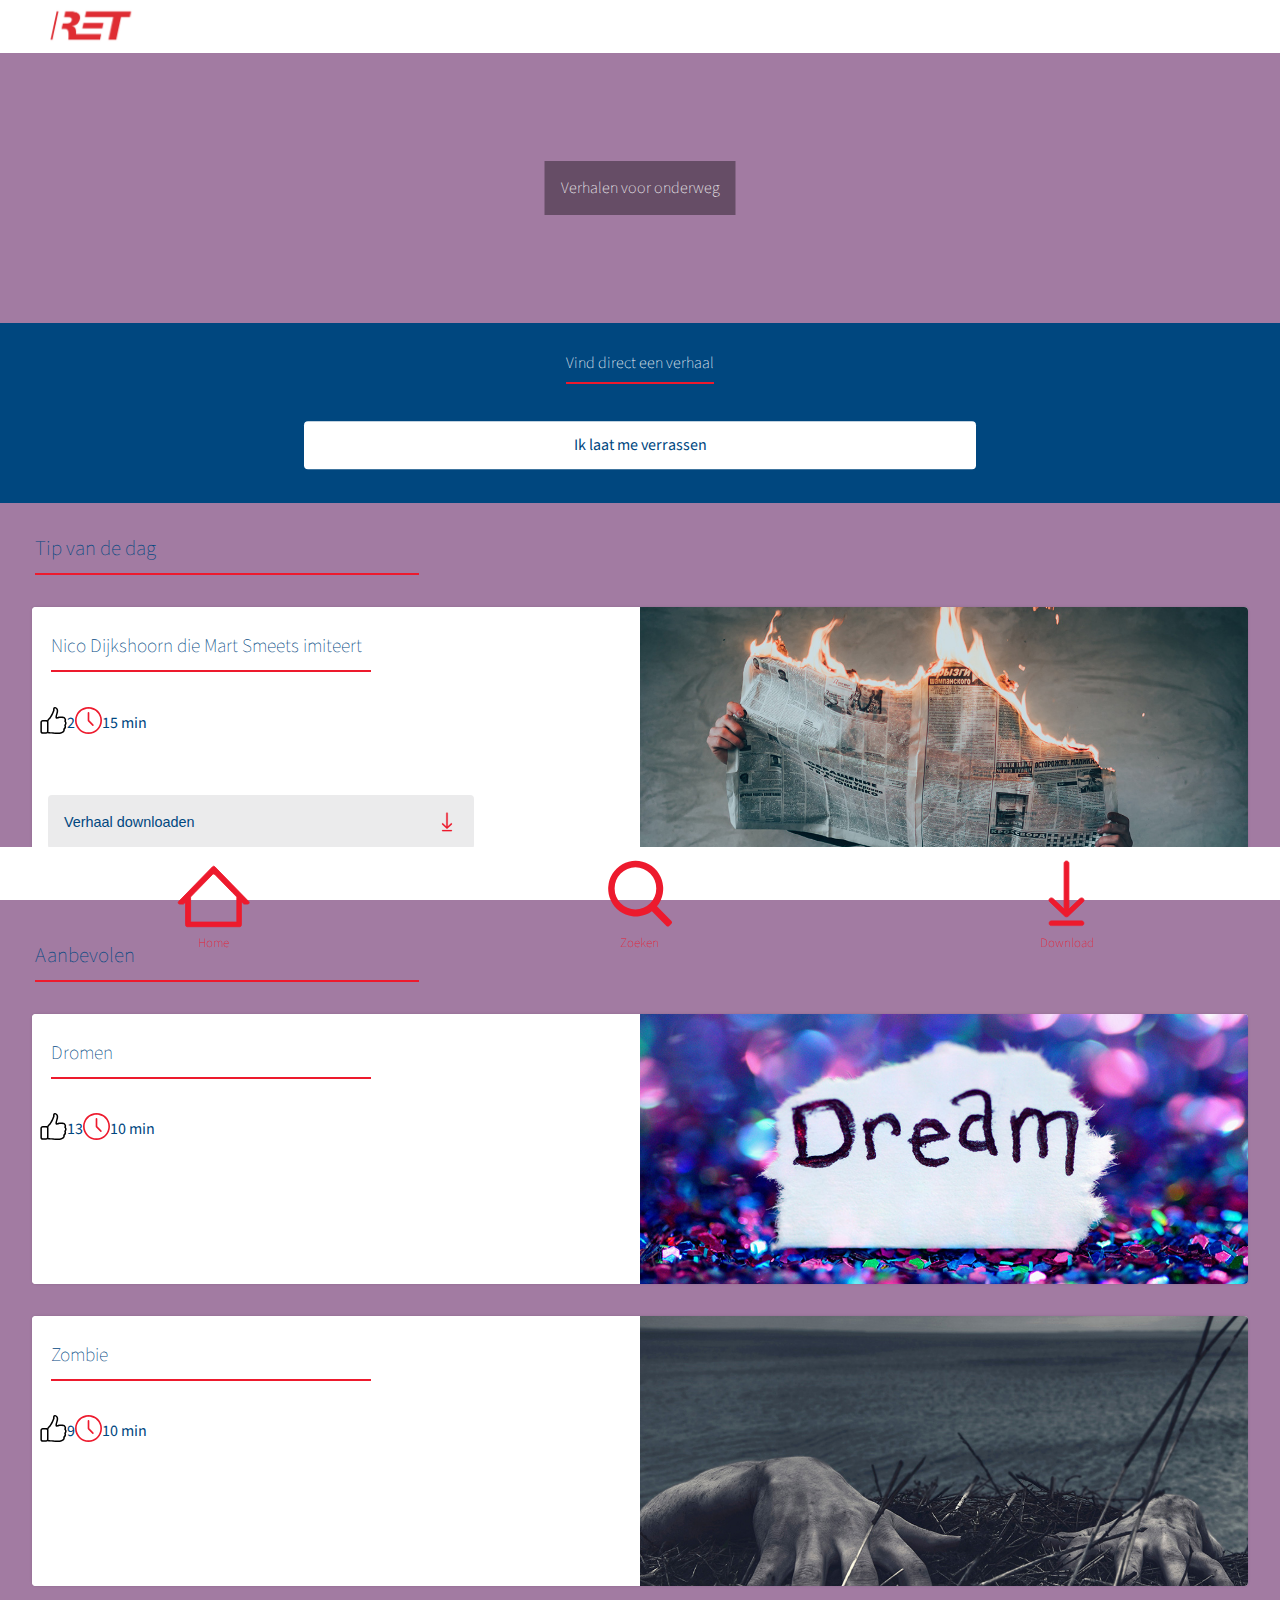
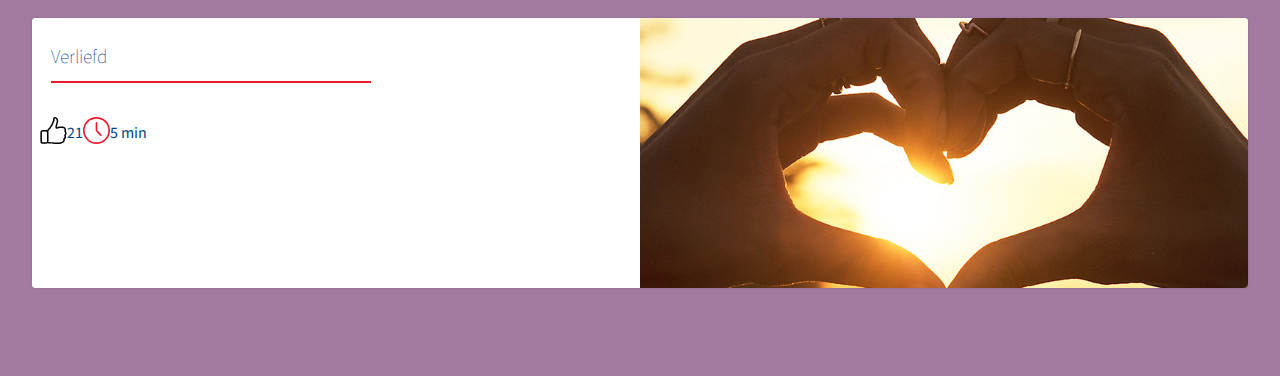
==== index.html @ cf96d560 "first media query added" ====
<!DOCTYPE html>
<html lang="en">
<head>
    <meta charset="UTF-8">
    <link rel="stylesheet" type="text/css" href="css/style.css">
    <link href="https://fonts.googleapis.com/css?family=Source+Sans+Pro" rel="stylesheet">
    <title>RET | Verhalen Voor Onderweg</title>
</head>
<body>

    <header id="main-header">
        <a href="index.html">
            <img src="images/ret_logo.png" alt="RET logo">
        </a>
    </header>

    <section id="introduction">
        <h2>Verhalen voor onderweg</h2>
    </section>

    <section id="surprise">
        <h2 class="underline">Vind direct een verhaal</h2>
        <a href="#">Ik laat me verrassen</a>
    </section>

    <section id="daily">
        <h2 class="underline">Tip van de dag</h2>
        <article class="article-thumb">
            <header>
                <img src="images/crazy.jpg" alt="Man leest krant die in de fik staat">
                <button>
                    <img src="images/icons/download.svg" alt="download icoon">
                </button>
            </header>
            <footer>
                <h3>Nico Dijkshoorn die Mart Smeets imiteert</h3>
                <section>
                    <img src="images/icons/like.svg" alt="Vind ik leuk icoon">
                    <p>2</p>
                    <img src="images/icons/clock.svg" alt="klok icoon">
                    <p>15 min</p>
                </section>
                <button>Verhaal downloaden<img src="images/icons/download.svg" alt="download knop"></button>

            </footer>
        </article>
    </section>

    <section id="recommended">
        <h2 class="underline">Aanbevolen</h2>
        <article class="article-thumb">
            <header>
                <img src="images/dream.jpg" alt="Dromen">
                <button>
                    <img src="images/icons/download.svg" alt="download icoon">
                </button>
            </header>
            <footer>
                <h3>Dromen</h3>
                <section>
                    <img src="images/icons/like.svg" alt="Vind ik leuk icoon">
                    <p>13</p>
                    <img src="images/icons/clock.svg" alt="klok icoon">
                    <p>10 min</p>

                </section>
            </footer>
        </article>

        <article class="article-thumb">
            <header>
                <img src="images/scary.jpg" alt="Zombie">
                <button>
                    <img src="images/icons/download.svg" alt="download icoon">
                </button>
            </header>
            <footer>
                <h3>Zombie</h3>
                <section>
                    <img src="images/icons/like.svg" alt="Vind ik leuk icoon">
                    <p>9</p>
                    <img src="images/icons/clock.svg" alt="klok icoon">
                    <p>10 min</p>

                </section>
            </footer>
        </article>

        <article class="article-thumb">
            <header>
                <img src="images/romance.jpg" alt="Handen in vorm van een hartje">
                <button>
                    <img src="images/icons/download.svg" alt="download icoon">
                </button>
            </header>
            <footer>
                <h3>Verliefd</h3>
                <section>
                    <img src="images/icons/like.svg" alt="Vind ik leuk icoon">
                    <p>21</p>
                    <img src="images/icons/clock.svg" alt="klok icoon">
                    <p>5 min</p>

                </section>
            </footer>
        </article>
    </section>

    <nav>
        <ul>
            <li class="nav-active">
                <a href="index.html">
                    <img src="images/icons/home.svg" alt="home pagina">
                    <span>Home</span>
                </a>
            </li>
            <li>
                <a href="#">
                    <img src="images/icons/loop.svg" alt="zoek pagina">
                    <span>Zoeken</span>
                </a>
            </li>
            <li>
                <a href="#">
                    <img src="images/icons/download.svg" alt="download pagina">
                    <span>Download</span>
                </a>
            </li>
        </ul>
    </nav>

</body>
</html>
---- css/style.css ----
body {
    width: 100vw;
    min-height: 100vh;
    margin: 0;
    font-family: 'Source Sans Pro', sans-serif;
    background-color: #EBEBEC;
}

section#introduction h2{
    margin: 0;
    padding: 1em 1em;
    font-size: 1em;
    position: absolute;
    top: 50%;
    left: 50%;
    transform: translate(-50%, -50%);
    text-align: center;
    font-weight: 100;
    background-color: rgba(0, 0, 0, 0.37);
    color: #fff;
    white-space: nowrap;
}

section#surprise h2 {
    margin: 0;
    font-size: 1em;
    position: absolute;
    top: 25%;
    left: 50%;
    transform: translate(-50%, -50%);
    text-align: center;
    font-weight: 100;
    color: #fff;
    padding-bottom: 0.5em;
    border-bottom: 2px solid #ED1A2D;
}

section#recommended h2, section#daily h2 {
    width: 30vw;
    padding-bottom: 0.5em;
    border-bottom: 2px solid #ED1A2D;
}

h2 {
    margin: 1.5em 0 0.5em 1em;
    font-size: 1.0em;
    font-weight: 200;
    color: #00477F;
    top: 0.5em;
}


h3 {
    width: 45vw;
    margin: 0.8em 0 0.5em 1em;
    font-size: 1.0em;
    font-weight: 200;
    color: #00477F;
    top: 0.5em;
    position: absolute;
    padding-bottom: 0.5em;
    border-bottom: 2px solid #ED1A2D;
}


/*header*/
header#main-header {
    height: 3.3em;
    background-color: #ffffff;
    position: sticky;
    top: 0px;
    z-index: 1;
    width: 100vw;
}

header#main-header>a {
    margin: 0;
    height: 50px;
    position: fixed;
    left: 50%;
    transform: translate(-50%);
    padding: 0 auto;
    background-color: #fff;


}

header#main-header>a>img {
    height: 100%;
}

/*introduction*/
section#introduction {
    position: relative;
    height: 30vh;
    background-image: url(../images/books.jpg);
    background-position: center;
    background-size: cover;
    background-repeat: no-repeat;
    overflow: hidden;

}

/*suprise*/
section#surprise {
    height: 20vh;
    background-color: #00477F;
    position: relative;
}

section#surprise>a {
    width: 50%;
    padding: 0.8em 1em;
    text-decoration: none;
    color: #00477F;
    background-color: #fff;
    border-radius: 4px;
    position: absolute;
    top: 68%;
    left: 50%;
    font-weight: 400;
    transform: translate(-50%, -50%);
    text-align: center;
    transition: background-color 0.5s ease;
}

section#surprise>a:hover {
    background-color: #d8f3ff;
}

/*daily*/
section#daily {
    height: auto;
    overflow: auto;
}

article.article-thumb {
    margin: 1em;
    height: 45vh;
    border-radius: 4px;
    box-shadow: 0 0px 3px rgba(0,0,0,0.12), 0 0px 0px rgba(0,0,0,0.24);
    transition: all 0.3s cubic-bezier(.25,.8,.25,1);
}

article.article-thumb:hover {
  box-shadow: 0 5px 10px rgba(57, 57, 57, 0.25), 0 5px 5px rgba(67, 67, 67, 0.22);
}

article.article-thumb>header {
    height: 55%;
    border-radius: 4px 4px 0 0;
    position: relative;
}

article.article-thumb>header>img {
    object-fit: cover;
    object-position: center;
    width: 100%;
    height: 100%;
    border-radius: 4px 4px 0 0;
}

article.article-thumb>header>button {
    width: 2.5rem;
    height: 2.5rem;
    position: absolute;
    right: 1em;
    bottom: 1em;
    border-radius: 4px;
    border: none;
    background-color: #fff;
    cursor: pointer;
    transition: background-color 0.5s ease;
}

article.article-thumb>header>button:hover {
    background-color: #d8f3ff;
}

article.article-thumb>header>button>img {
    width: 80%;
}

article.article-thumb>footer {
    background-color: #fff;
    height: 45%;
    border-radius: 0 0 4px 4px;
    position: relative;
}

article.article-thumb>footer>section {
    width: 52%;
    height: 20%;
    position: absolute;
    bottom: 0;
    display: flex;
    padding-bottom: 0.5em;
    right: 1em;
}

article.article-thumb>footer>section>p {
    white-space: nowrap;
    line-height: 0em;
    color: #00477F;
}

article.article-thumb>footer>button {
    display: none;
}

/*recommended*/
section#recommended {
    height: auto;
    overflow: auto;
    margin-bottom: 3.5em;
}


/*nav*/
nav {
    position: fixed;
    bottom: 0;
    height: 3.3em;
    background-color: #fff;

}

nav>ul {
    display: flex;
    justify-content: space-around;
    padding: 0;
    width: 100vw;
    margin: 0;

}

nav>ul>li {
    list-style: none;
    width: 25%;
    text-align: center;
    margin-top: 0.3em;
    max-height: 100%;
}

nav>ul>li>a {
    text-decoration: none;
}

nav>ul>li>a>img {
    height: 25%;
    margin-bottom: 0.1em;
}

nav>ul>li>a>span {
    display: block;
    font-size: 0.8em;
    line-height: 0.2em;
    color: #ED1A2D;
    font-weight: 200;
}

/*start media queries*/
@media (min-width: 600px) {
    body {
        background-color: #a27ba2;
    }

    header#main-header>a {
        left: 2em;
        transform: translate(0);
    }

    section#recommended h2, section#daily h2 {
        margin: 1.5em 0 0.5em 1.7em;
        font-size: 1.3em;
        font-weight: 200;
        color: #00477F;
    }

    article.article-thumb {
        margin: 2em;
        height: 30vh;
        display: flex;
        flex-direction: row-reverse;
        background-color: #fff;
    }

    article.article-thumb>header {
        height: 100%;
        width: 50%;
        border-radius: 0 4px 4px 0;
        position: relative;
    }

    article.article-thumb>header>img {
        object-fit: cover;
        object-position: center;
        width: 100%;
        height: 100%;
        border-radius: 0 4px 4px 0;
    }

    article.article-thumb>header>button {
        display: none;
    }

    article.article-thumb>footer {
        background-color: #fff;
        height: 100%;
        width: 50%;
        border-radius: 4px 0 0 4px;
        position: relative;
    }

    article.article-thumb>footer>section {
        width: 50%;
        height: 10%;
        position: absolute;
        display: flex;
        padding-bottom: 0.5em;
        left: 0.5em;
        top: 6.2em;
    }

    article.article-thumb>footer>section>p {
        white-space: nowrap;
        line-height: 0em;
        color: #00477F;
    }

    article.article-thumb>footer>button {
        display: block;
        height: 3.7em;
        width: 70%;
        border: none;
        background-color: #EBEBEC;
        margin: 0 0 0 1rem;
        bottom: 2em;
        position: absolute;
        border-radius: 4px;
        font-size: 0.9em;
        color: #00477F;
        text-align: left;
        padding: 0 1rem;
        transition: background-color 0.5s ease;
    }

    article.article-thumb>footer>button:hover {
        background-color: #d8f3ff;
    }

    article.article-thumb>footer>button>img {
        height: 45%;
        position: absolute;
        top: 1em;
        right: 1em;
    }

    h3 {
        width: 25vw;
        font-size: 1.2em;
    }




}
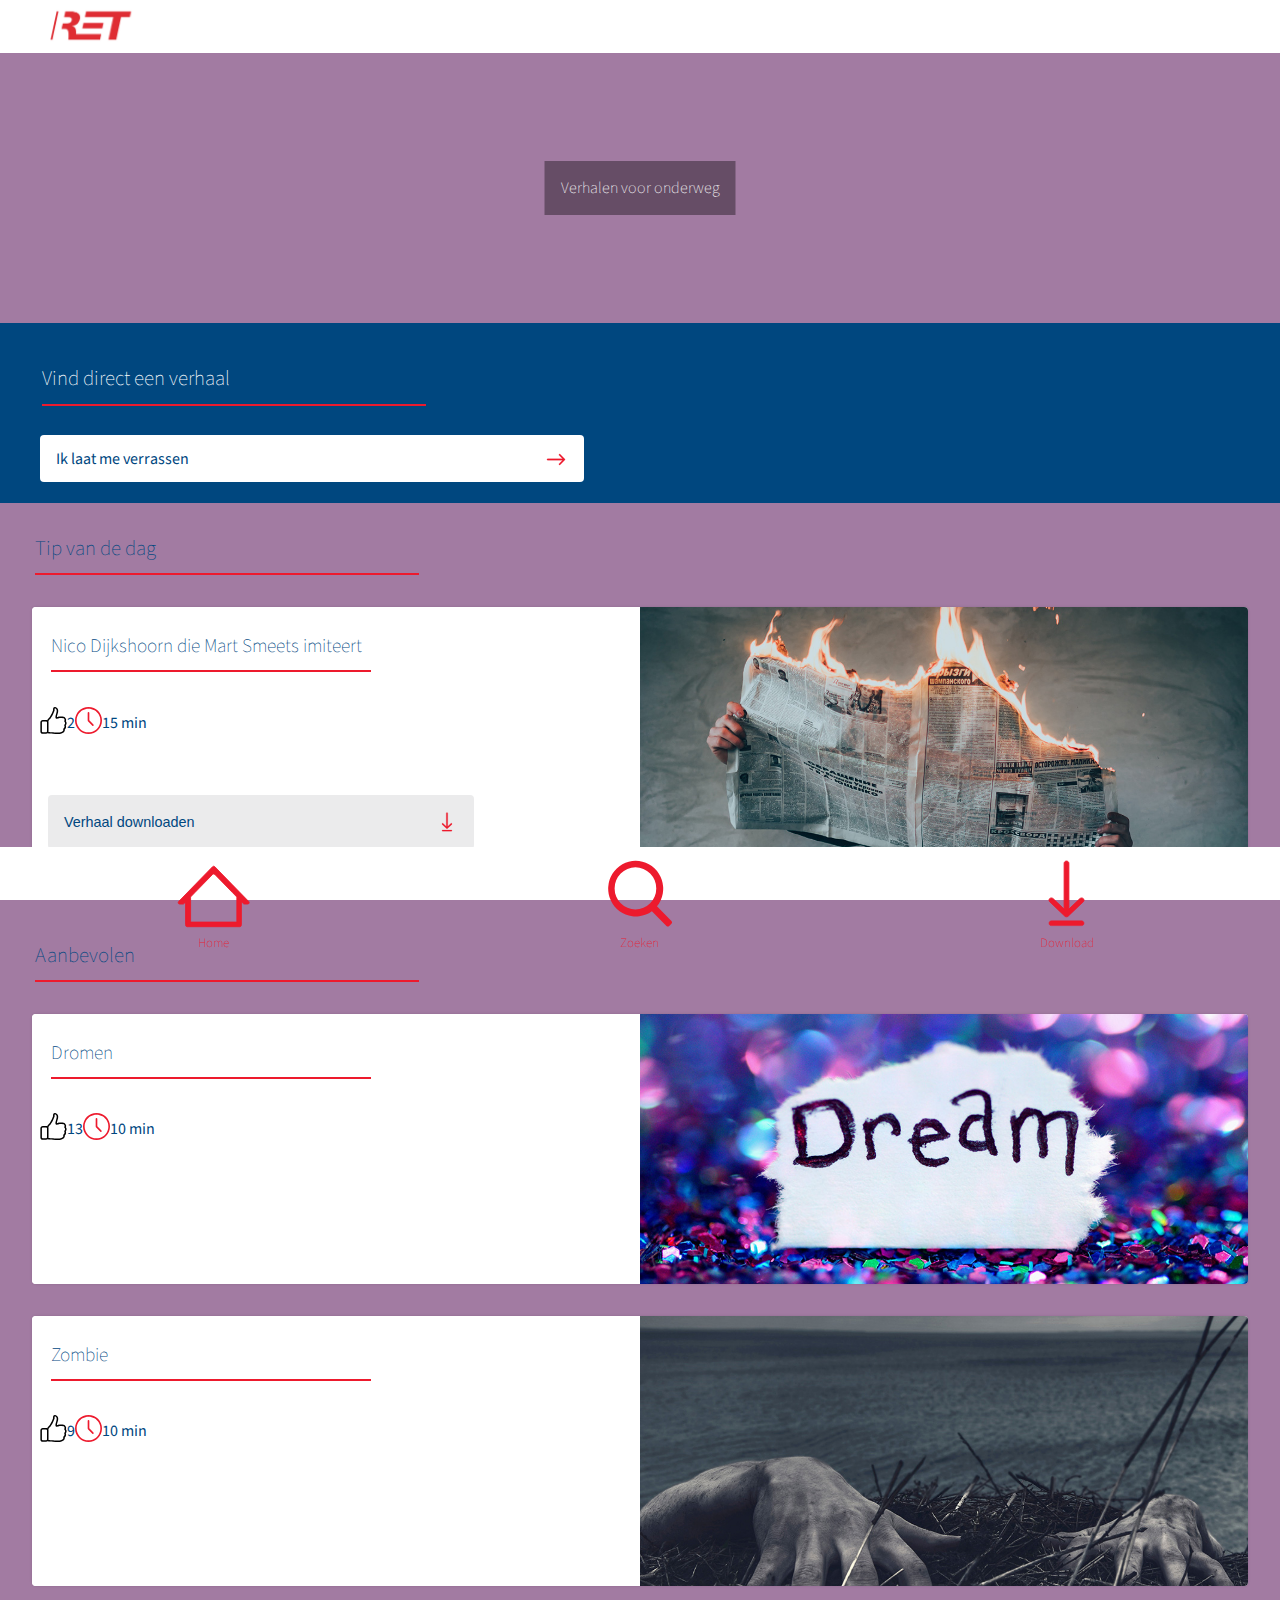
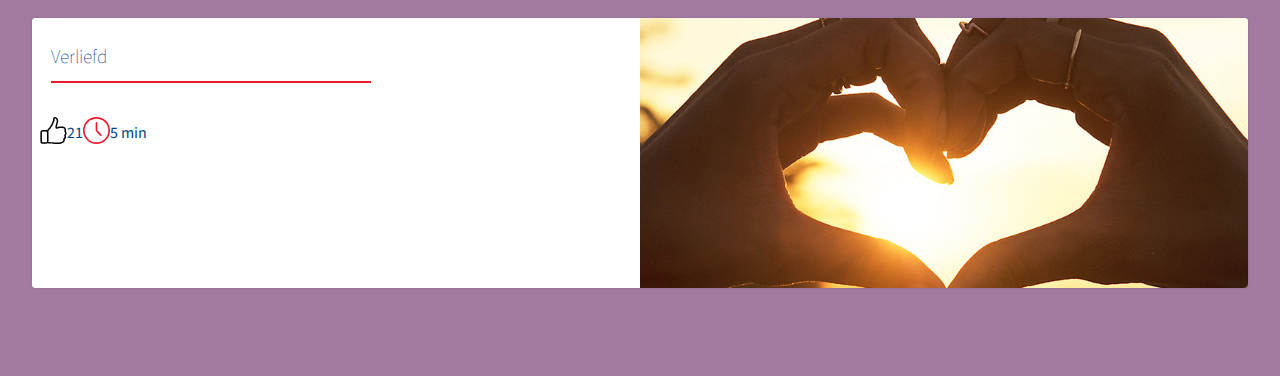
==== commit 6c5f7100: "Surprise section media query fixed" ====
--- a/index.html
+++ b/index.html
@@ -19,8 +19,8 @@
     </section>
 
     <section id="surprise">
-        <h2 class="underline">Vind direct een verhaal</h2>
-        <a href="#">Ik laat me verrassen</a>
+        <h2>Vind direct een verhaal</h2>
+        <a href="#">Ik laat me verrassen<img src="images/icons/arrow_right_red.svg" alt="Ga naar willekeurig verhaal"></a>
     </section>
 
     <section id="daily">
--- a/css/style.css
+++ b/css/style.css
@@ -124,6 +124,13 @@
     transition: background-color 0.5s ease;
 }
 
+section#surprise>a>img {
+    height: 50%;
+    position: absolute;
+    top: 0.8em;
+    right: 1em;
+    }
+
 section#surprise>a:hover {
     background-color: #d8f3ff;
 }
@@ -268,6 +275,31 @@
     header#main-header>a {
         left: 2em;
         transform: translate(0);
+    }
+
+/*verras me*/
+    section#surprise h2 {
+    font-size: 1.3em;
+    position: absolute;
+    top: 2em;
+    left: 2em;
+    transform: translate(0);
+    font-weight: 200;
+    text-align: left;
+    width: 30vw;
+    color: #fff;
+    padding-bottom: 0.5em;
+    border-bottom: 2px solid #ED1A2D;
+    white-space: nowrap;
+}
+
+    section#surprise>a {
+        top: 7em;
+        left: 2.5em;
+        transform: translate(0);
+        width: 40%;
+        text-align: left;
+
     }
 
     section#recommended h2, section#daily h2 {
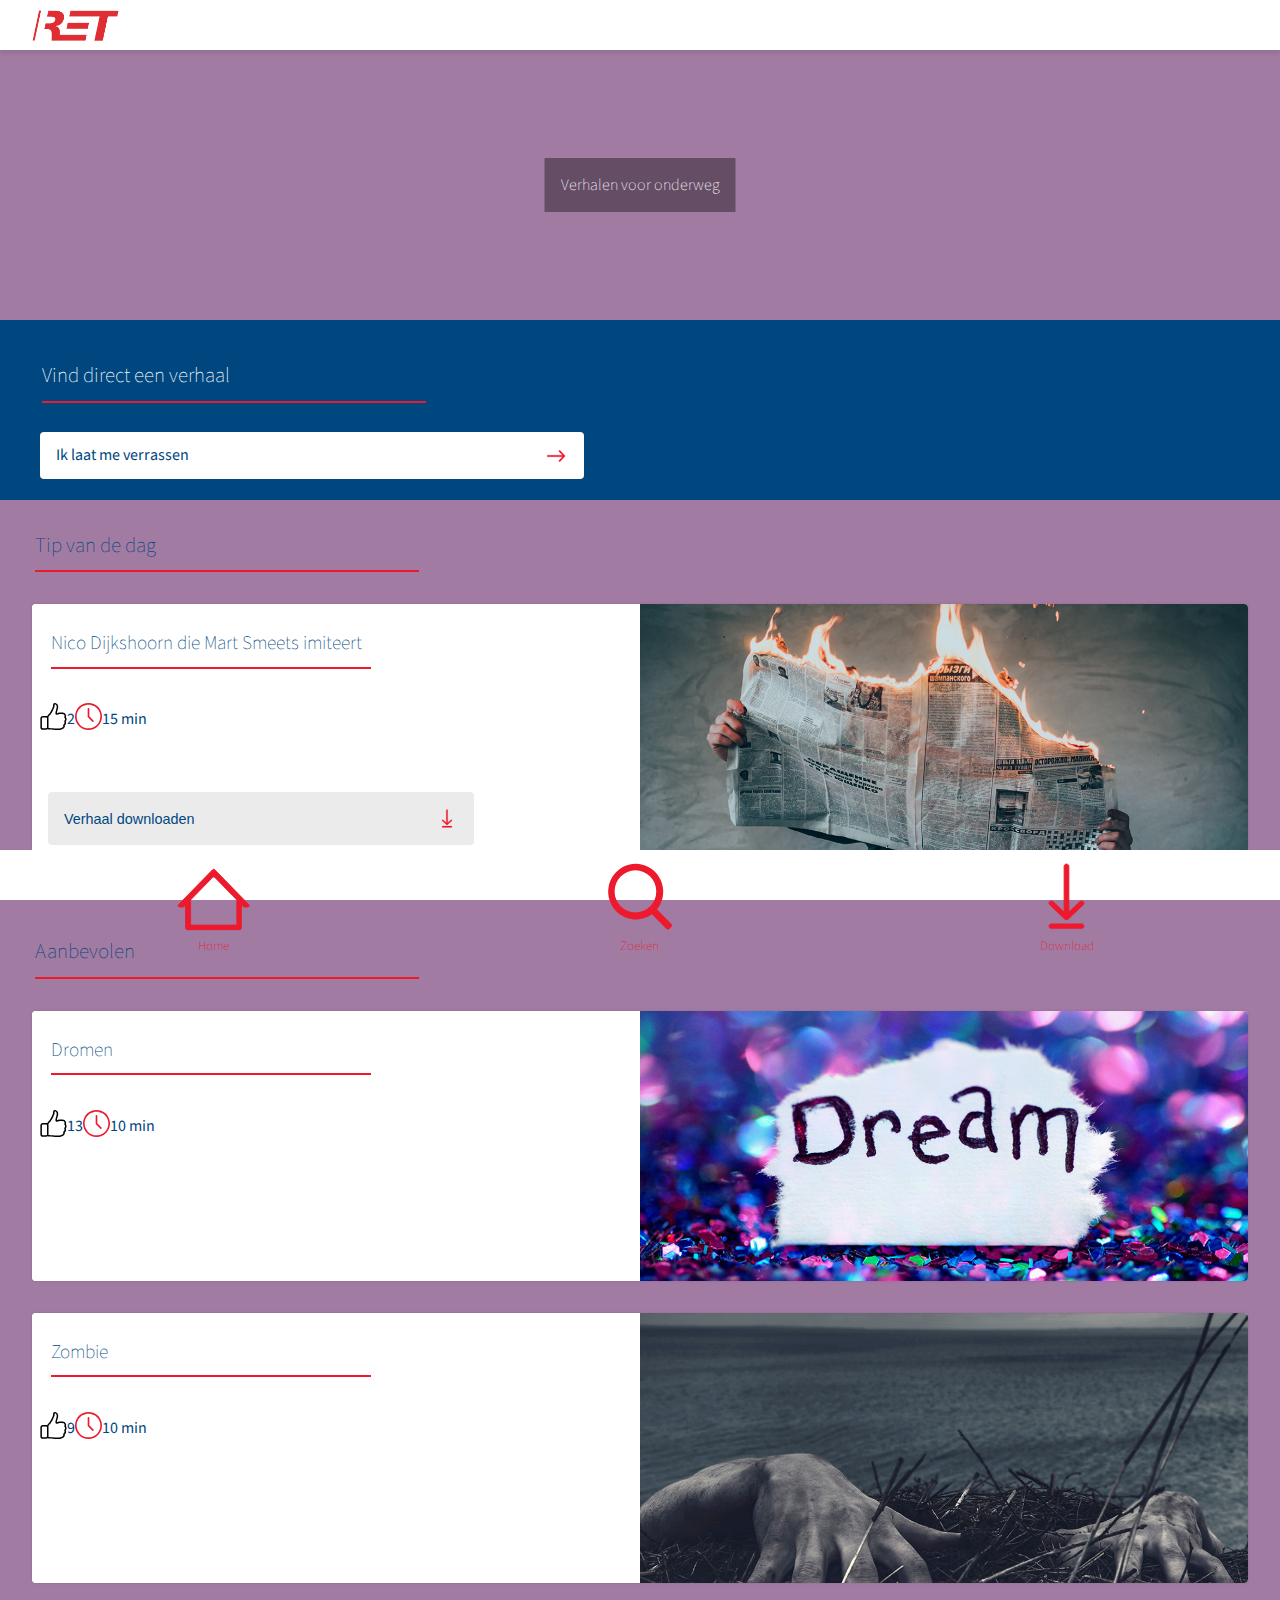
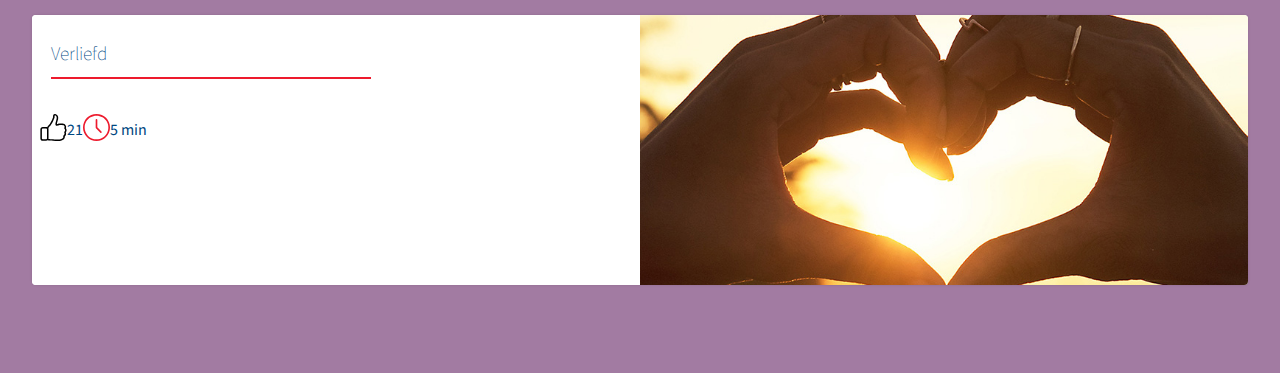
==== commit 340a97a9: "Story added" ====
--- a/index.html
+++ b/index.html
@@ -24,26 +24,28 @@
     </section>
 
     <section id="daily">
-        <h2 class="underline">Tip van de dag</h2>
-        <article class="article-thumb">
-            <header>
-                <img src="images/crazy.jpg" alt="Man leest krant die in de fik staat">
-                <button>
-                    <img src="images/icons/download.svg" alt="download icoon">
-                </button>
-            </header>
-            <footer>
-                <h3>Nico Dijkshoorn die Mart Smeets imiteert</h3>
-                <section>
-                    <img src="images/icons/like.svg" alt="Vind ik leuk icoon">
-                    <p>2</p>
-                    <img src="images/icons/clock.svg" alt="klok icoon">
-                    <p>15 min</p>
-                </section>
-                <button>Verhaal downloaden<img src="images/icons/download.svg" alt="download knop"></button>
+        <h2>Tip van de dag</h2>
+        <a href="martsmeets.html">
+            <article class="article-thumb">
+                <header>
+                    <img src="images/crazy.jpg" alt="Man leest krant die in brand staat">
+                    <button>
+                        <img src="images/icons/download.svg" alt="download icoon">
+                    </button>
+                </header>
+                <footer>
+                    <h3>Nico Dijkshoorn die Mart Smeets imiteert</h3>
+                    <section>
+                        <img src="images/icons/like.svg" alt="Vind ik leuk icoon">
+                        <p>2</p>
+                        <img src="images/icons/clock.svg" alt="klok icoon">
+                        <p>15 min</p>
+                    </section>
+                    <button>Verhaal downloaden<img src="images/icons/download.svg" alt="download knop"></button>
+                </footer>
+            </article>
+        </a>
 
-            </footer>
-        </article>
     </section>
 
     <section id="recommended">
--- a/css/style.css
+++ b/css/style.css
@@ -41,6 +41,39 @@
     border-bottom: 2px solid #ED1A2D;
 }
 
+main {
+    background-color: #fff;
+    width: 100wv;
+    min-height: 100hv;
+    padding: 4.1em 1em 2em 1em;
+}
+
+main>h1 {
+    font-family: 'Rubik Mono One', sans-serif;
+    margin-bottom: 1em;
+}
+
+main>i {
+    display: inline-block;
+    font-family: 'Montserrat', sans-serif;
+    font-size: 0.9em;
+}
+
+main>i>a {
+
+}
+
+main>p {
+    display: inline-block;
+    font-family: 'Montserrat', sans-serif;
+    margin-top: 2em;
+    font-size: 0.9em;
+}
+
+main>p>span {
+    font-weight: 600;
+}
+
 h2 {
     margin: 1.5em 0 0.5em 1em;
     font-size: 1.0em;
@@ -65,12 +98,13 @@
 
 /*header*/
 header#main-header {
-    height: 3.3em;
+    height: 3.1em;
     background-color: #ffffff;
-    position: sticky;
+    position: fixed;
     top: 0px;
     z-index: 1;
     width: 100vw;
+    box-shadow: 0 4px 4px rgba(0, 0, 0, 0.08), 0 10px 10px rgba(0, 0, 0, 0);
 }
 
 header#main-header>a {
@@ -81,12 +115,32 @@
     transform: translate(-50%);
     padding: 0 auto;
     background-color: #fff;
-
-
 }
 
 header#main-header>a>img {
     height: 100%;
+}
+
+header#main-header>button {
+    height: 2.5em;
+    width: 3.1em;
+    top: 0.6em;
+    right: 2em;
+    position: absolute;
+    padding: 0;
+    border: 0;
+    background-color: rgba(255, 255, 255, 0);
+    display: flex;
+    flex-direction: column;
+}
+
+header#main-header>button>img {
+    height: 90%;
+    width: auto;
+}
+
+header#main-header>button>div {
+    text-align: center;
 }
 
 /*introduction*/
@@ -97,7 +151,7 @@
     background-position: center;
     background-size: cover;
     background-repeat: no-repeat;
-    overflow: hidden;
+    margin-top: 3.1em;
 
 }
 
@@ -227,7 +281,7 @@
 nav {
     position: fixed;
     bottom: 0;
-    height: 3.3em;
+    height: 3.1em;
     background-color: #fff;
 
 }
@@ -393,7 +447,17 @@
         font-size: 1.2em;
     }
 
-
-
-
-}
+/*verhaal*/
+
+    main {
+        padding: 2em;
+    }
+
+    main>h1 {
+        width: 60%;
+    }
+
+
+
+
+}
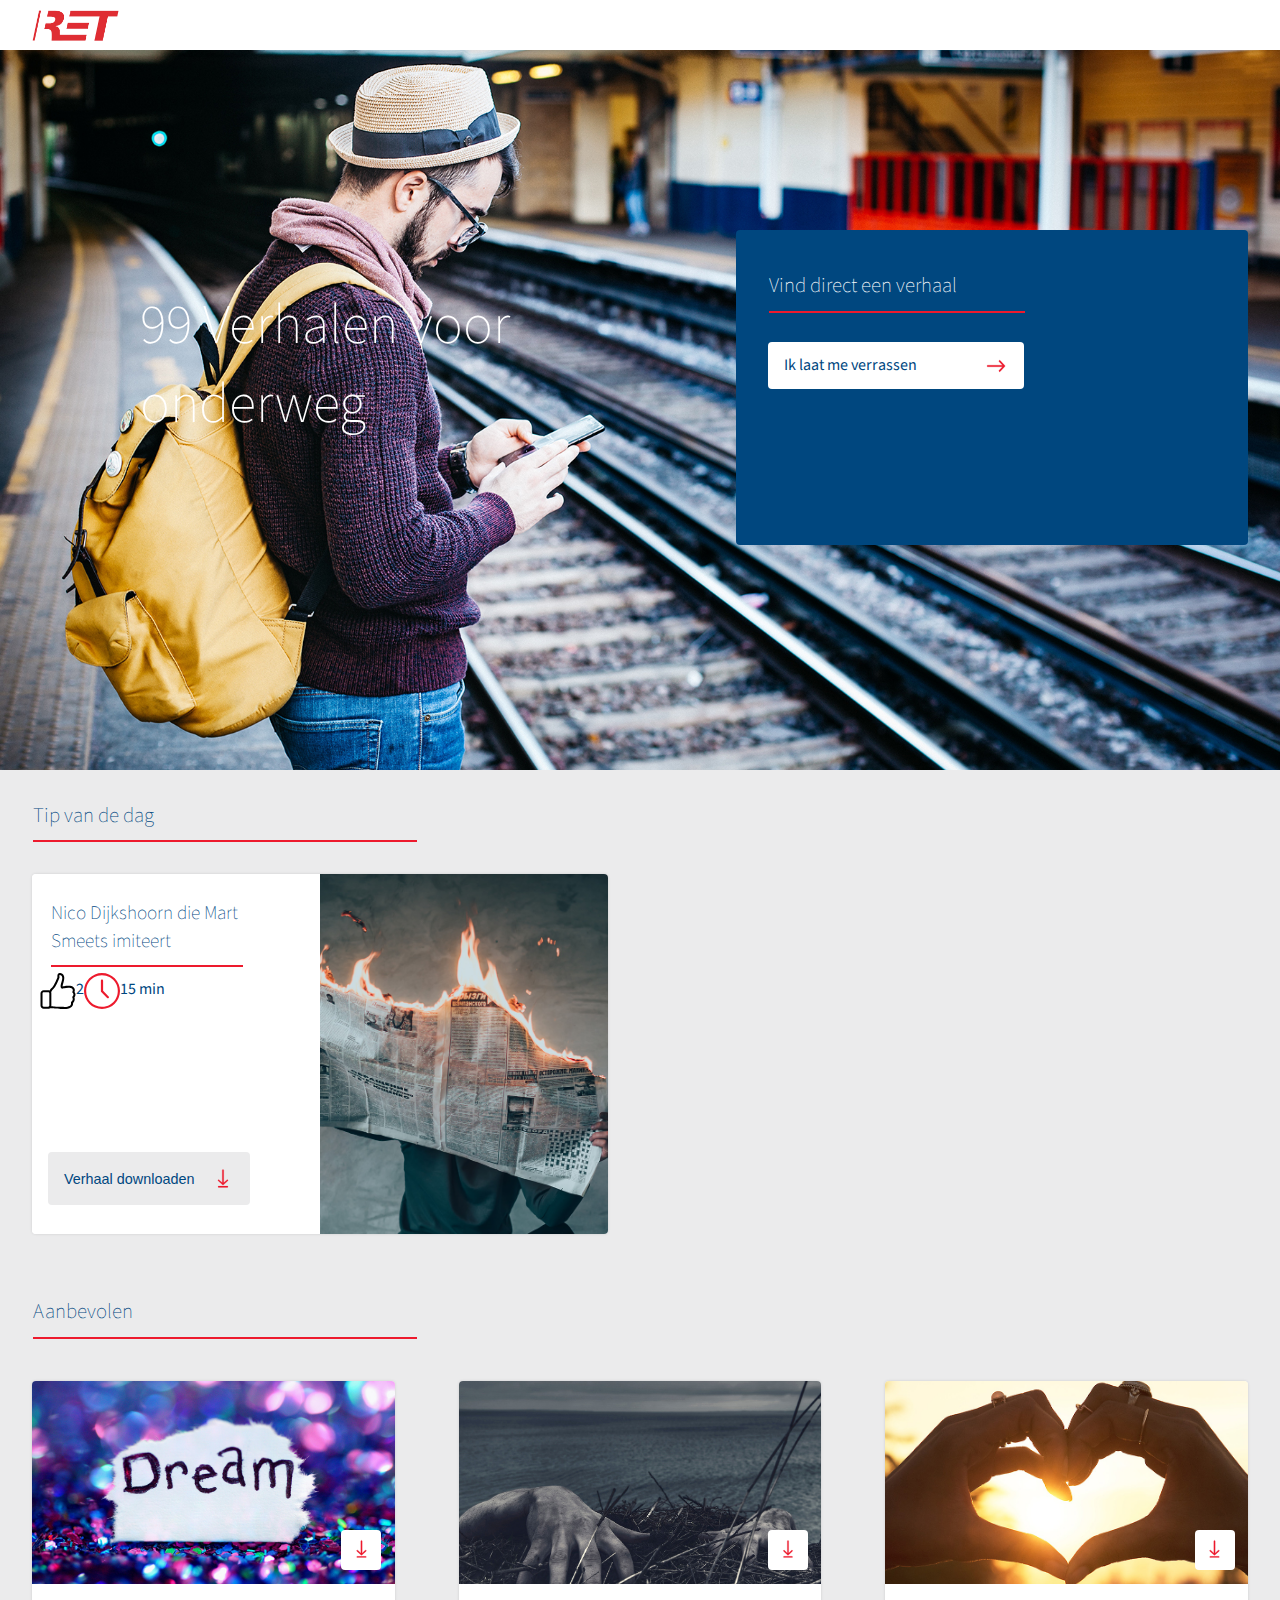
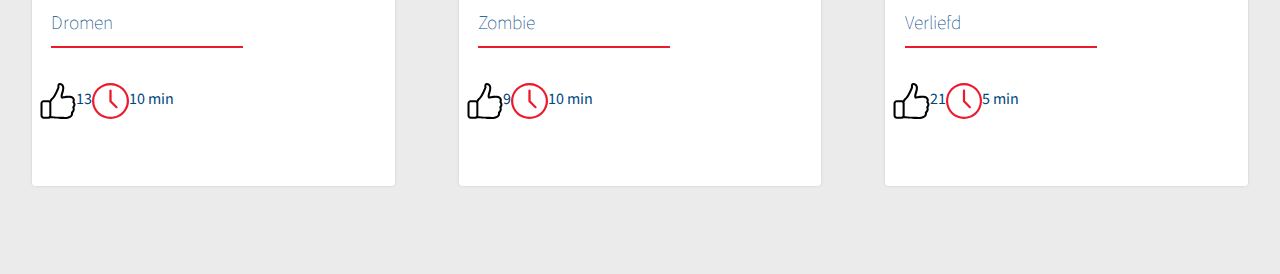
==== commit 2408c520: "Desktop breakpoint added" ====
--- a/index.html
+++ b/index.html
@@ -15,18 +15,22 @@
     </header>
 
     <section id="introduction">
-        <h2>Verhalen voor onderweg</h2>
+        <h2>99 Verhalen voor onderweg</h2>
+        <section id="intro-surprise">
+            <h2>Vind direct een verhaal</h2>
+            <a href="martsmeets.html">Ik laat me verrassen<img src="images/icons/arrow_right_red.svg" alt="Ga naar willekeurig verhaal"></a>
+        </section>
     </section>
 
     <section id="surprise">
         <h2>Vind direct een verhaal</h2>
-        <a href="#">Ik laat me verrassen<img src="images/icons/arrow_right_red.svg" alt="Ga naar willekeurig verhaal"></a>
+        <a href="martsmeets.html">Ik laat me verrassen<img src="images/icons/arrow_right_red.svg" alt="Ga naar willekeurig verhaal"></a>
     </section>
 
     <section id="daily">
         <h2>Tip van de dag</h2>
         <a href="martsmeets.html">
-            <article class="article-thumb">
+            <article id="daily-article">
                 <header>
                     <img src="images/crazy.jpg" alt="Man leest krant die in brand staat">
                     <button>
@@ -49,8 +53,9 @@
     </section>
 
     <section id="recommended">
-        <h2 class="underline">Aanbevolen</h2>
-        <article class="article-thumb">
+        <h2>Aanbevolen</h2>
+        <section id="recommended-article-container">
+            <article class="article-thumb">
             <header>
                 <img src="images/dream.jpg" alt="Dromen">
                 <button>
@@ -106,6 +111,8 @@
                 </section>
             </footer>
         </article>
+        </section>
+
     </section>
 
     <nav>
--- a/css/style.css
+++ b/css/style.css
@@ -8,7 +8,7 @@
 
 section#introduction h2{
     margin: 0;
-    padding: 1em 1em;
+    padding: 0.8em 1em;
     font-size: 1em;
     position: absolute;
     top: 50%;
@@ -39,6 +39,7 @@
     width: 30vw;
     padding-bottom: 0.5em;
     border-bottom: 2px solid #ED1A2D;
+    margin-left: 1em;
 }
 
 main {
@@ -63,19 +64,20 @@
 
 }
 
-main>p {
+main>section>p {
     display: inline-block;
     font-family: 'Montserrat', sans-serif;
     margin-top: 2em;
     font-size: 0.9em;
-}
-
-main>p>span {
+    line-height: 1.5em;
+}
+
+main>section>p>span {
     font-weight: 600;
 }
 
 h2 {
-    margin: 1.5em 0 0.5em 1em;
+    margin: 1.5em 0 0.5em 0em;
     font-size: 1.0em;
     font-weight: 200;
     color: #00477F;
@@ -132,6 +134,13 @@
     background-color: rgba(255, 255, 255, 0);
     display: flex;
     flex-direction: column;
+    cursor: pointer;
+    border-radius: 4px;
+    transition: height 0.1s ease;
+}
+
+header#main-header>button:hover {
+    height: 2.7em;
 }
 
 header#main-header>button>img {
@@ -139,20 +148,21 @@
     width: auto;
 }
 
-header#main-header>button>div {
-    text-align: center;
-}
 
 /*introduction*/
 section#introduction {
     position: relative;
     height: 30vh;
-    background-image: url(../images/books.jpg);
+    background-image: url(../images/header-bg.jpg);
     background-position: center;
     background-size: cover;
     background-repeat: no-repeat;
     margin-top: 3.1em;
 
+}
+
+section#intro-surprise {
+    display: none;
 }
 
 /*suprise*/
@@ -163,7 +173,7 @@
 }
 
 section#surprise>a {
-    width: 50%;
+    width: 60%;
     padding: 0.8em 1em;
     text-decoration: none;
     color: #00477F;
@@ -174,8 +184,9 @@
     left: 50%;
     font-weight: 400;
     transform: translate(-50%, -50%);
-    text-align: center;
+    text-align: left;
     transition: background-color 0.5s ease;
+    box-sizing: border-box;
 }
 
 section#surprise>a>img {
@@ -195,7 +206,7 @@
     overflow: auto;
 }
 
-article.article-thumb {
+article#daily-article {
     margin: 1em;
     height: 45vh;
     border-radius: 4px;
@@ -203,17 +214,17 @@
     transition: all 0.3s cubic-bezier(.25,.8,.25,1);
 }
 
-article.article-thumb:hover {
+article#daily-article:hover {
   box-shadow: 0 5px 10px rgba(57, 57, 57, 0.25), 0 5px 5px rgba(67, 67, 67, 0.22);
 }
 
-article.article-thumb>header {
+article#daily-article>header {
     height: 55%;
     border-radius: 4px 4px 0 0;
     position: relative;
 }
 
-article.article-thumb>header>img {
+article#daily-article>header>img {
     object-fit: cover;
     object-position: center;
     width: 100%;
@@ -221,7 +232,7 @@
     border-radius: 4px 4px 0 0;
 }
 
-article.article-thumb>header>button {
+article#daily-article>header>button {
     width: 2.5rem;
     height: 2.5rem;
     position: absolute;
@@ -234,6 +245,81 @@
     transition: background-color 0.5s ease;
 }
 
+article#daily-article>header>button:hover {
+    background-color: #d8f3ff;
+}
+
+article#daily-article>header>button>img {
+    width: 80%;
+}
+
+article#daily-article>footer {
+    background-color: #fff;
+    height: 45%;
+    border-radius: 0 0 4px 4px;
+    position: relative;
+}
+
+article#daily-article>footer>section {
+    width: 52%;
+    height: 20%;
+    position: absolute;
+    bottom: 0;
+    display: flex;
+    padding-bottom: 0.5em;
+    right: 1em;
+}
+
+article#daily-article>footer>section>p {
+    white-space: nowrap;
+    line-height: 0em;
+    color: #00477F;
+}
+
+article#daily-article>footer>button {
+    display: none;
+}
+
+/*recommended articles*/
+article.article-thumb {
+    margin: 1em;
+    height: 45vh;
+    border-radius: 4px;
+    box-shadow: 0 0px 3px rgba(0,0,0,0.12), 0 0px 0px rgba(0,0,0,0.24);
+    transition: all 0.3s cubic-bezier(.25,.8,.25,1);
+}
+
+article.article-thumb:hover {
+  box-shadow: 0 5px 10px rgba(57, 57, 57, 0.25), 0 5px 5px rgba(67, 67, 67, 0.22);
+}
+
+article.article-thumb>header {
+    height: 55%;
+    border-radius: 4px 4px 0 0;
+    position: relative;
+}
+
+article.article-thumb>header>img {
+    object-fit: cover;
+    object-position: center;
+    width: 100%;
+    height: 100%;
+    border-radius: 4px 4px 0 0;
+}
+
+article.article-thumb>header>button {
+    width: 2.5rem;
+    height: 2.5rem;
+    position: absolute;
+    right: 1em;
+    bottom: 1em;
+    border-radius: 4px;
+    border: none;
+    background-color: #fff;
+    cursor: pointer;
+    transition: background-color 0.5s ease;
+}
+
 article.article-thumb>header>button:hover {
     background-color: #d8f3ff;
 }
@@ -322,21 +408,39 @@
 
 /*start media queries*/
 @media (min-width: 600px) {
-    body {
-        background-color: #a27ba2;
-    }
 
     header#main-header>a {
         left: 2em;
         transform: translate(0);
     }
 
+    section#introduction {
+    height: 40vh;
+    background-image: url(../images/header-bg_ipad.jpg);
+    }
+
+    section#introduction h2{
+        margin: 0;
+        padding: 1em 1em;
+        font-size: 2.5em;
+        position: absolute;
+        top: 15vh;
+        left: 6.5em;
+        text-align: left;
+        font-weight: 100;
+        background-color: rgba(0, 0, 0, 0);
+        color: #fff;
+        white-space: normal;
+        width:8em;
+}
+
 /*verras me*/
+
     section#surprise h2 {
     font-size: 1.3em;
     position: absolute;
     top: 2em;
-    left: 2em;
+    left: 1.6em;
     transform: translate(0);
     font-weight: 200;
     text-align: left;
@@ -349,7 +453,7 @@
 
     section#surprise>a {
         top: 7em;
-        left: 2.5em;
+        left: 2em;
         transform: translate(0);
         width: 40%;
         text-align: left;
@@ -357,13 +461,14 @@
     }
 
     section#recommended h2, section#daily h2 {
-        margin: 1.5em 0 0.5em 1.7em;
+        margin: 1.5em 0 0.5em 1.6em;
         font-size: 1.3em;
         font-weight: 200;
         color: #00477F;
     }
 
-    article.article-thumb {
+/*daily article*/
+    article#daily-article {
         margin: 2em;
         height: 30vh;
         display: flex;
@@ -371,14 +476,14 @@
         background-color: #fff;
     }
 
-    article.article-thumb>header {
+    article#daily-article>header {
         height: 100%;
         width: 50%;
         border-radius: 0 4px 4px 0;
         position: relative;
     }
 
-    article.article-thumb>header>img {
+    article#daily-article>header>img {
         object-fit: cover;
         object-position: center;
         width: 100%;
@@ -386,11 +491,11 @@
         border-radius: 0 4px 4px 0;
     }
 
-    article.article-thumb>header>button {
+    article#daily-article>header>button {
         display: none;
     }
 
-    article.article-thumb>footer {
+    article#daily-article>footer {
         background-color: #fff;
         height: 100%;
         width: 50%;
@@ -398,7 +503,7 @@
         position: relative;
     }
 
-    article.article-thumb>footer>section {
+    article#daily-article>footer>section {
         width: 50%;
         height: 10%;
         position: absolute;
@@ -408,13 +513,13 @@
         top: 6.2em;
     }
 
-    article.article-thumb>footer>section>p {
+    article#daily-article>footer>section>p {
         white-space: nowrap;
         line-height: 0em;
         color: #00477F;
     }
 
-    article.article-thumb>footer>button {
+    article#daily-article>footer>button {
         display: block;
         height: 3.7em;
         width: 70%;
@@ -431,7 +536,85 @@
         transition: background-color 0.5s ease;
     }
 
-    article.article-thumb>footer>button:hover {
+    article#daily-article>footer>button:hover {
+        background-color: #d8f3ff;
+    }
+
+    article#daily-article>footer>button>img {
+        height: 45%;
+        position: absolute;
+        top: 1em;
+        right: 1em;
+    }
+
+    section#recommended-article-container {
+        width: 100vw;
+        display: grid;
+        grid-template-columns: 1fr 1fr;
+    }
+
+
+/*small article*/
+    article.article-thumb {
+        margin: 2em;
+        height: 30vh;
+        background-color: #fff;
+    }
+
+    article.article-thumb>header {
+        height: 50%;
+        width: 100%;
+        border-radius: 4px 4px 0 0;
+        position: relative;
+    }
+
+    article.article-thumb>header>img {
+        object-fit: cover;
+        object-position: center;
+        width: 100%;
+        height: 100%;
+        border-radius: 4px 4px 0 0;
+    }
+
+
+    article.article-thumb>footer {
+        background-color: #fff;
+        height: 50%;
+        width: 100%;
+        border-radius: 0 0 4px 4px;
+        position: relative;
+    }
+
+    article.article-thumb>footer>section {
+        width: 50%;
+        height: 18%;
+        position: absolute;
+        display: flex;
+        padding-bottom: 0.5em;
+        left: 0.5em;
+        top: 6.2em;
+    }
+
+    article.article-thumb>footer>section>p {
+        white-space: nowrap;
+        line-height: 0em;
+        color: #00477F;
+    }
+
+    article.article-thumb>header>button {
+        width: 2.5rem;
+        height: 2.5rem;
+        position: absolute;
+        right: 1em;
+        bottom: 1em;
+        border-radius: 4px;
+        border: none;
+        background-color: #fff;
+        cursor: pointer;
+        transition: background-color 0.5s ease;
+    }
+
+    article.article-thumb>header>button:hover {
         background-color: #d8f3ff;
     }
 
@@ -441,6 +624,7 @@
         top: 1em;
         right: 1em;
     }
+
 
     h3 {
         width: 25vw;
@@ -450,14 +634,289 @@
 /*verhaal*/
 
     main {
-        padding: 2em;
+        padding: 4em 2em 2em 2em;
+    }
+
+    main>section>p {
+        line-height: 1.5em;
     }
 
     main>h1 {
         width: 60%;
     }
 
-
-
-
-}
+    nav {
+        display: none;
+    }
+
+}
+
+@media (min-width: 1224px) {
+
+    section#text-column-container {
+        -webkit-columns: 2 40vw;
+        -moz-columns: 2 40vw;
+        columns: 2 40vw;
+        -webkit-column-gap: 2em;
+        -moz-column-gap: 2em;
+        column-gap: 2em;
+
+    }
+
+
+    header#main-header>a {
+        left: 2em;
+        transform: translate(0);
+    }
+
+    section#introduction {
+        height: 80vh;
+        background-image: url(../images/header-bg.jpg);
+    }
+
+
+    section#introduction h2{
+        margin: 0;
+        padding: 1em 1em;
+        font-size: 3.5em;
+        position: absolute;
+        top: 35vh;
+        left: 6.5em;
+        text-align: left;
+        font-weight: 100;
+        background-color: rgba(0, 0, 0, 0);
+        color: #fff;
+        white-space: normal;
+        width:8em;
+}
+
+    section#intro-surprise {
+        display: block;
+        height: 35vh;
+        width: 40vw;
+        background-color: #00477F;
+        border-radius: 4px;
+        top: 20vh;
+        right: 2em;
+        position: absolute;
+    }
+
+    section#intro-surprise h2 {
+        font-size: 1.3em;
+        position: absolute;
+        top: 2em;
+        left: 1.6em;
+        transform: translate(0);
+        font-weight: 200;
+        text-align: left;
+        width: 20vw;
+        color: #fff;
+        padding: 0 0 0.5em 0;
+        border-bottom: 2px solid #ED1A2D;
+        white-space: nowrap;
+        background-color: rgba(255, 255, 255, 0);
+    }
+
+    section#intro-surprise>a {
+        width: 50%;
+        padding: 0.8em 1em;
+        text-decoration: none;
+        color: #00477F;
+        background-color: #fff;
+        border-radius: 4px;
+        position: absolute;
+        top: 7em;
+        left: 2em;
+        font-weight: 400;
+        text-align: left;
+        transition: background-color 0.5s ease;
+        box-sizing: border-box;
+    }
+
+    section#intro-surprise>a>img {
+        height: 50%;
+        position: absolute;
+        top: 0.8em;
+        right: 1em;
+        }
+
+    section#intro-surprise>a:hover {
+        background-color: #d8f3ff;
+    }
+
+    section#surprise {
+        display: none;
+
+    }
+
+/*daily article desktop*/
+
+    /*daily article*/
+    article#daily-article {
+        margin: 2em;
+        height: 40vh;
+        width: 45vw;
+        display: flex;
+        flex-direction: row-reverse;
+        background-color: #fff;
+    }
+
+    article#daily-article>header {
+        height: 100%;
+        width: 50%;
+        border-radius: 0 4px 4px 0;
+        position: relative;
+    }
+
+    h3 {
+        font-size: 1.2em;
+        width: 15vw;
+    }
+
+    article#daily-article>header>img {
+        object-fit: cover;
+        object-position: center;
+        width: 100%;
+        height: 100%;
+        border-radius: 0 4px 4px 0;
+    }
+
+    article#daily-article>header>button {
+        display: none;
+    }
+
+    article#daily-article>footer {
+        background-color: #fff;
+        height: 100%;
+        width: 50%;
+        border-radius: 4px 0 0 4px;
+        position: relative;
+    }
+
+    article#daily-article>footer>section {
+        width: 50%;
+        height: 10%;
+        position: absolute;
+        display: flex;
+        padding-bottom: 0.5em;
+        left: 0.5em;
+        top: 6.2em;
+    }
+
+    article#daily-article>footer>section>p {
+        white-space: nowrap;
+        line-height: 0em;
+        color: #00477F;
+    }
+
+    article#daily-article>footer>button {
+        display: block;
+        height: 3.7em;
+        width: 70%;
+        border: none;
+        background-color: #EBEBEC;
+        margin: 0 0 0 1rem;
+        bottom: 2em;
+        position: absolute;
+        border-radius: 4px;
+        font-size: 0.9em;
+        color: #00477F;
+        text-align: left;
+        padding: 0 1rem;
+        transition: background-color 0.5s ease;
+    }
+
+    article#daily-article>footer>button:hover {
+        background-color: #d8f3ff;
+    }
+
+    article#daily-article>footer>button>img {
+        height: 45%;
+        position: absolute;
+        top: 1em;
+        right: 1em;
+    }
+
+    section#recommended-article-container {
+        width: 100vw;
+        display: grid;
+        grid-template-columns: 1fr 1fr 1fr;
+    }
+
+
+/*small article*/
+    article.article-thumb {
+        margin: 2em;
+        height: 45vh;
+        background-color: #fff;
+    }
+
+    article.article-thumb>header {
+        height: 50%;
+        width: 100%;
+        border-radius: 4px 4px 0 0;
+        position: relative;
+    }
+
+    article.article-thumb>header>img {
+        object-fit: cover;
+        object-position: center;
+        width: 100%;
+        height: 100%;
+        border-radius: 4px 4px 0 0;
+    }
+
+
+    article.article-thumb>footer {
+        background-color: #fff;
+        height: 50%;
+        width: 100%;
+        border-radius: 0 0 4px 4px;
+        position: relative;
+    }
+
+    article.article-thumb>footer>section {
+        width: 50%;
+        height: 18%;
+        position: absolute;
+        display: flex;
+        padding-bottom: 0.5em;
+        left: 0.5em;
+        top: 6.2em;
+    }
+
+    article.article-thumb>footer>section>p {
+        white-space: nowrap;
+        line-height: 0em;
+        color: #00477F;
+    }
+
+    article.article-thumb>header>button {
+        width: 2.5rem;
+        height: 2.5rem;
+        position: absolute;
+        right: 1em;
+        bottom: 1em;
+        border-radius: 4px;
+        border: none;
+        background-color: #fff;
+        cursor: pointer;
+        transition: background-color 0.5s ease;
+    }
+
+    article.article-thumb>header>button:hover {
+        background-color: #d8f3ff;
+    }
+
+    article.article-thumb>footer>button>img {
+        height: 45%;
+        position: absolute;
+        top: 1em;
+        right: 1em;
+    }
+
+
+    nav {
+        display: none;
+    }
+}
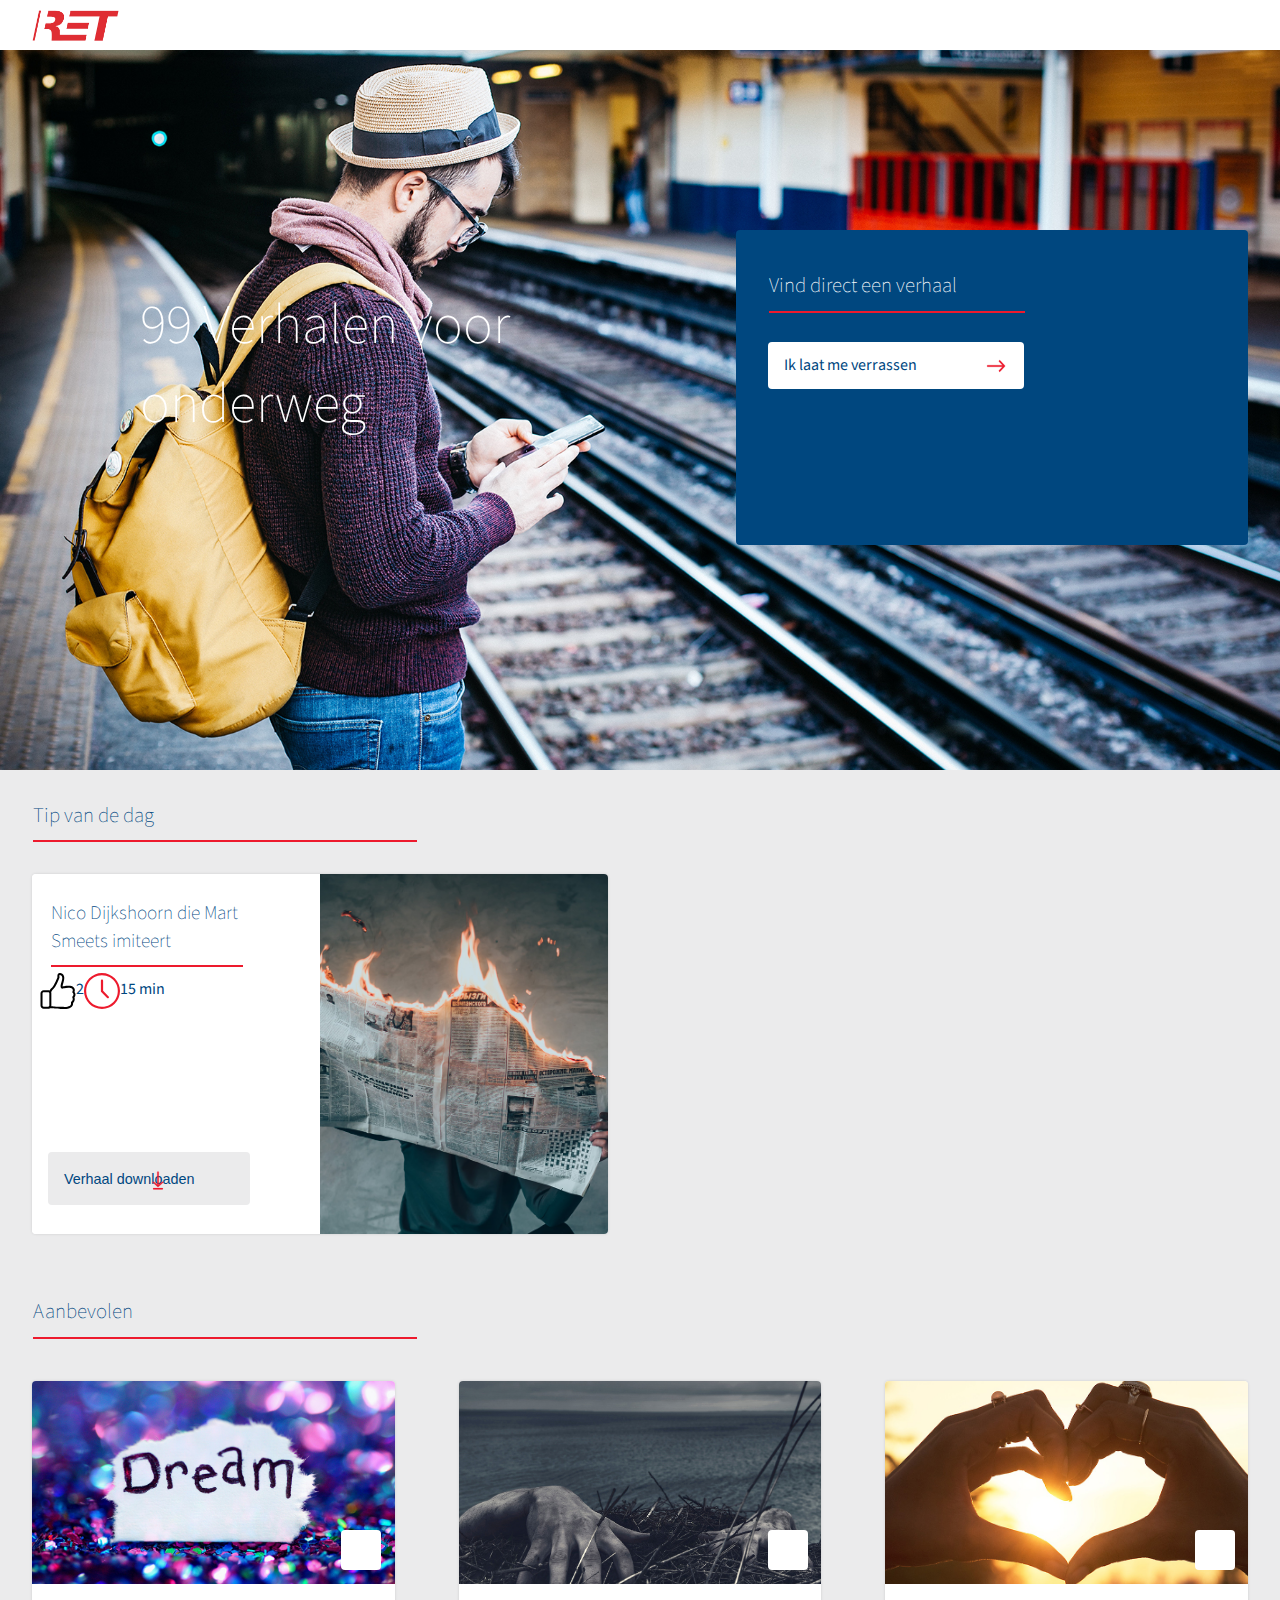
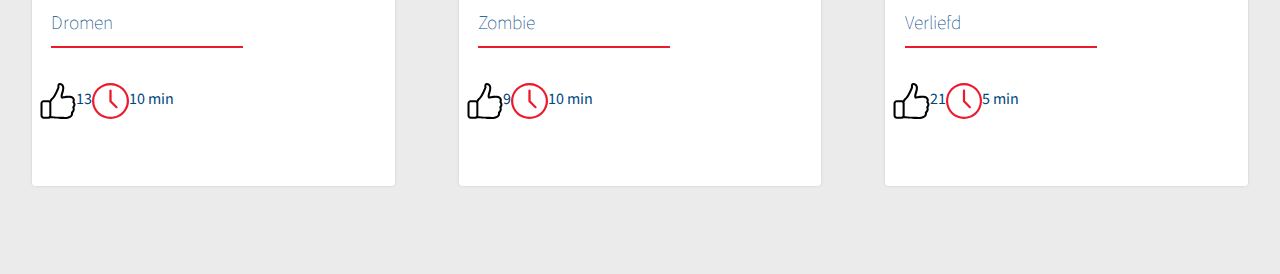
==== commit 1e0d2964: "created nav button story" ====
--- a/index.html
+++ b/index.html
@@ -115,7 +115,7 @@
 
     </section>
 
-    <nav>
+    <nav id="main-nav">
         <ul>
             <li class="nav-active">
                 <a href="index.html">
--- a/css/style.css
+++ b/css/style.css
@@ -74,6 +74,56 @@
 
 main>section>p>span {
     font-weight: 600;
+}
+
+nav#end-story {
+    width: 100vw;
+    height: 100%;
+}
+
+nav#end-story>ul {
+    display: flex;
+    justify-content: center;
+    width: 100%;
+    height: 100%;
+    list-style: none;
+    padding: 0;
+}
+
+nav#end-story>ul>a {
+    width: 70%;
+    height: 100%;
+    background-color: #00477F;
+    text-align: left;
+    border-radius: 4px;
+    line-height: 3em;
+    padding-left: 1em;
+    box-sizing: border-box;
+    position: relative;
+    text-decoration: none;
+    color: #fff;
+
+}
+
+.white-button {
+    background-color: #e0e0e0 !important;
+}
+
+.white-button-text {
+    color: #212121 !important;
+}
+
+nav#end-story>ul>a>li {
+    width: 100%;
+    height: 100%;
+}
+
+nav#end-story>ul>a>li>img {
+    height: 50%;
+    width: auto;
+    position: absolute;
+    top: 0.8em;
+    right: 1em;
 }
 
 h2 {
@@ -125,7 +175,7 @@
 
 header#main-header>button {
     height: 2.5em;
-    width: 3.1em;
+    width: 3.2em;
     top: 0.6em;
     right: 2em;
     position: absolute;
@@ -141,6 +191,10 @@
 
 header#main-header>button:hover {
     height: 2.7em;
+}
+
+header#main-header>button>div{
+    line-height: 1em;
 }
 
 header#main-header>button>img {
@@ -364,7 +418,7 @@
 
 
 /*nav*/
-nav {
+nav#main-nav {
     position: fixed;
     bottom: 0;
     height: 3.1em;
@@ -372,7 +426,7 @@
 
 }
 
-nav>ul {
+nav#main-nav>ul {
     display: flex;
     justify-content: space-around;
     padding: 0;
@@ -381,7 +435,7 @@
 
 }
 
-nav>ul>li {
+nav#main-nav>ul>li {
     list-style: none;
     width: 25%;
     text-align: center;
@@ -389,16 +443,16 @@
     max-height: 100%;
 }
 
-nav>ul>li>a {
+nav#main-nav>ul>li>a {
     text-decoration: none;
 }
 
-nav>ul>li>a>img {
+nav#main-nav>ul>li>a>img {
     height: 25%;
     margin-bottom: 0.1em;
 }
 
-nav>ul>li>a>span {
+nav#main-nav>ul>li>a>span {
     display: block;
     font-size: 0.8em;
     line-height: 0.2em;
@@ -406,12 +460,55 @@
     font-weight: 200;
 }
 
+
+/*dark theme*/
+.dark-bg {
+    background-color: #212121;
+}
+
+.dark-text {
+    color: #e0e0e0;
+}
+
+
+/*button rotate*/
+button>img {
+    height: 150px;
+    width: 150px;
+    margin: 2px;
+    -webkit-transition: all 0.5s ease-in-out;
+    -moz-transition: all 0.5s ease-in-out;
+    -o-transition: all 0.5s ease-in-out;
+    transition: all 0.5s ease-in-out;
+}
+
+button>img.rotated {
+    -webkit-transform : rotate(180deg);
+    -moz-transform : rotate(180deg);
+    -ms-transform : rotate(180deg);
+    -o-transform : rotate(180deg);
+    transform : rotate(180deg);
+}
+
+button>img.rotate-back {
+    -webkit-transform : rotate(-180deg);
+    -moz-transform : rotate(-180deg);
+    -ms-transform : rotate(-180deg);
+    -o-transform : rotate(-180deg);
+    transform : rotate(-180deg);
+}
+
+
 /*start media queries*/
 @media (min-width: 600px) {
 
     header#main-header>a {
         left: 2em;
         transform: translate(0);
+    }
+
+    header#main-header>button{
+        right: 3em;
     }
 
     section#introduction {
@@ -645,21 +742,34 @@
         width: 60%;
     }
 
-    nav {
+    nav#main-nav {
         display: none;
     }
 
+    nav#end-story>ul>li {
+        width: 30%;
+        left: 2em;
+    }
+
+    nav#end-story>ul {
+    display: block;
+    width: 100%;
+    height: 100%;
+    list-style: none;
+    padding: 0;
+}
+
 }
 
 @media (min-width: 1224px) {
 
     section#text-column-container {
-        -webkit-columns: 2 40vw;
-        -moz-columns: 2 40vw;
-        columns: 2 40vw;
-        -webkit-column-gap: 2em;
-        -moz-column-gap: 2em;
-        column-gap: 2em;
+        -webkit-columns: 2 35vw;
+        -moz-columns: 2 35vw;
+        columns: 2 35vw;
+        -webkit-column-gap: 3em;
+        -moz-column-gap: 3em;
+        column-gap: 3em;
 
     }
 
@@ -916,7 +1026,7 @@
     }
 
 
-    nav {
+    nav#main-nav{
         display: none;
     }
 }
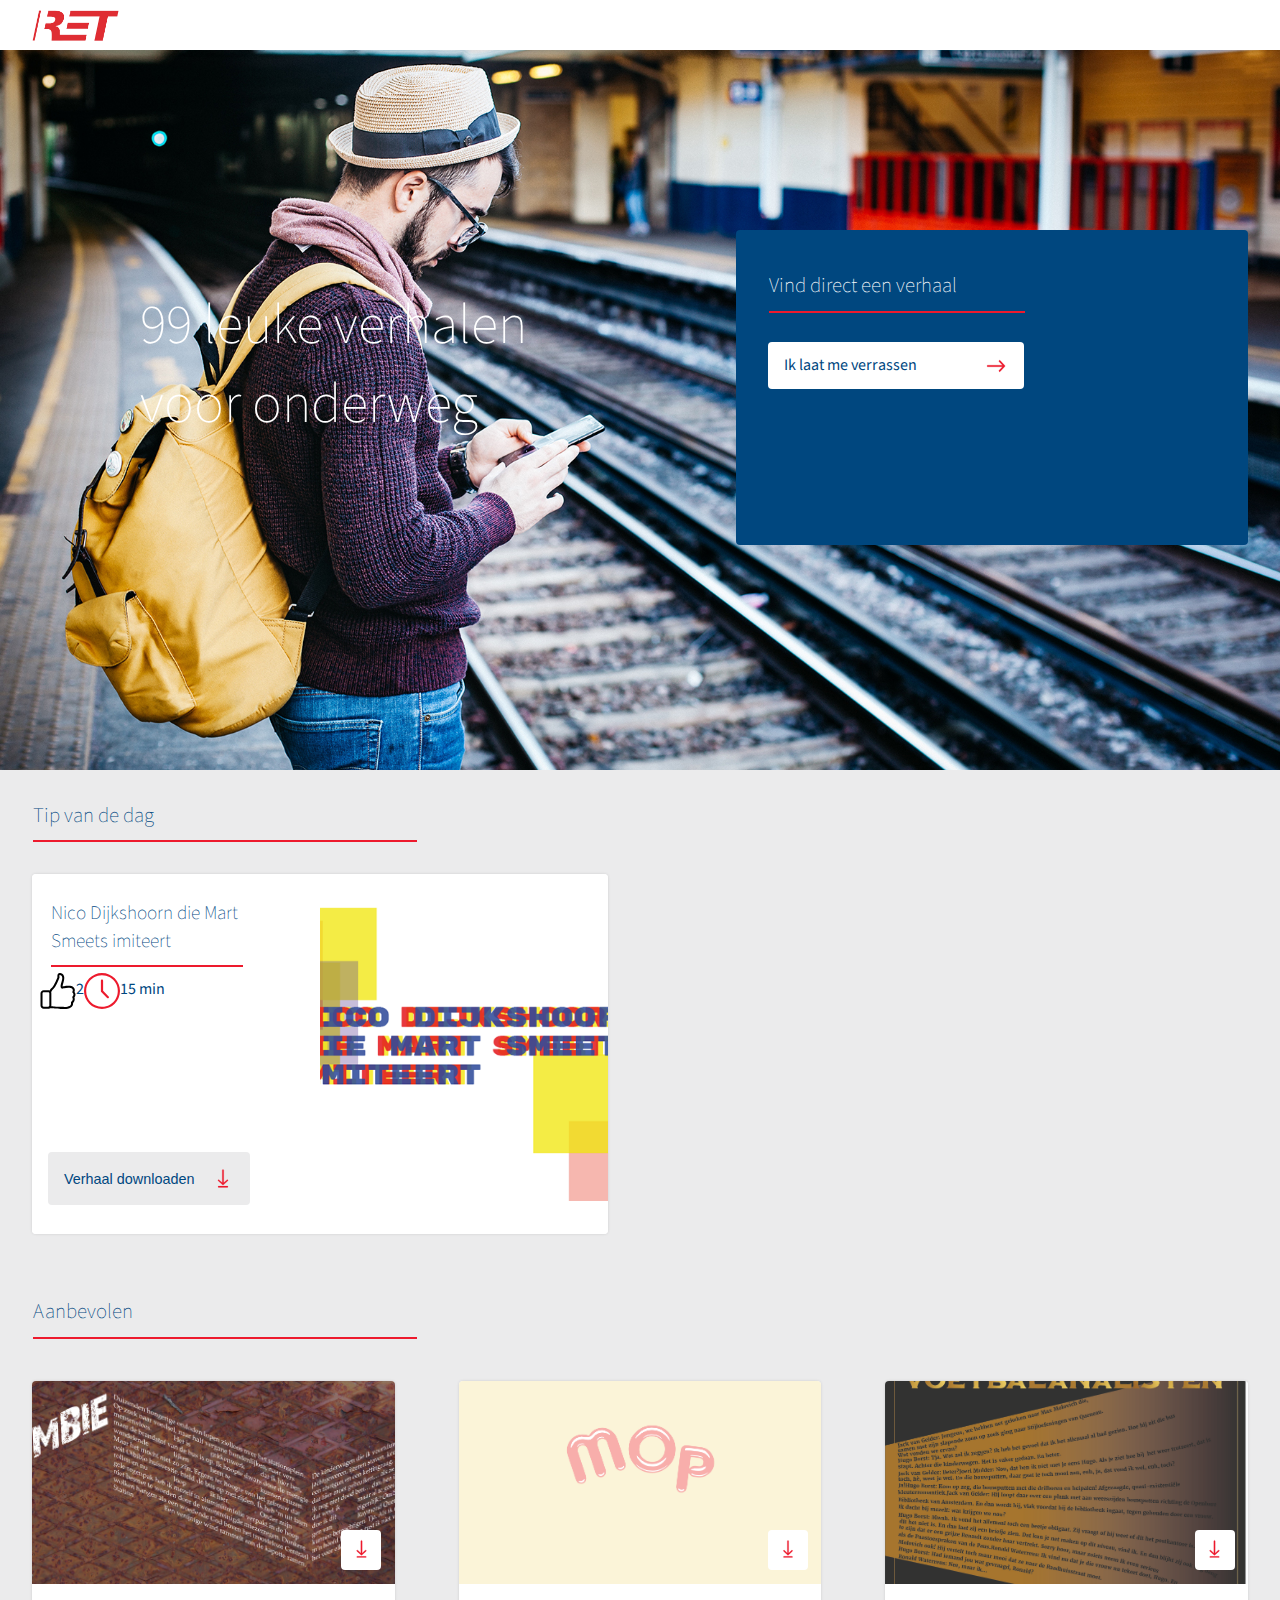
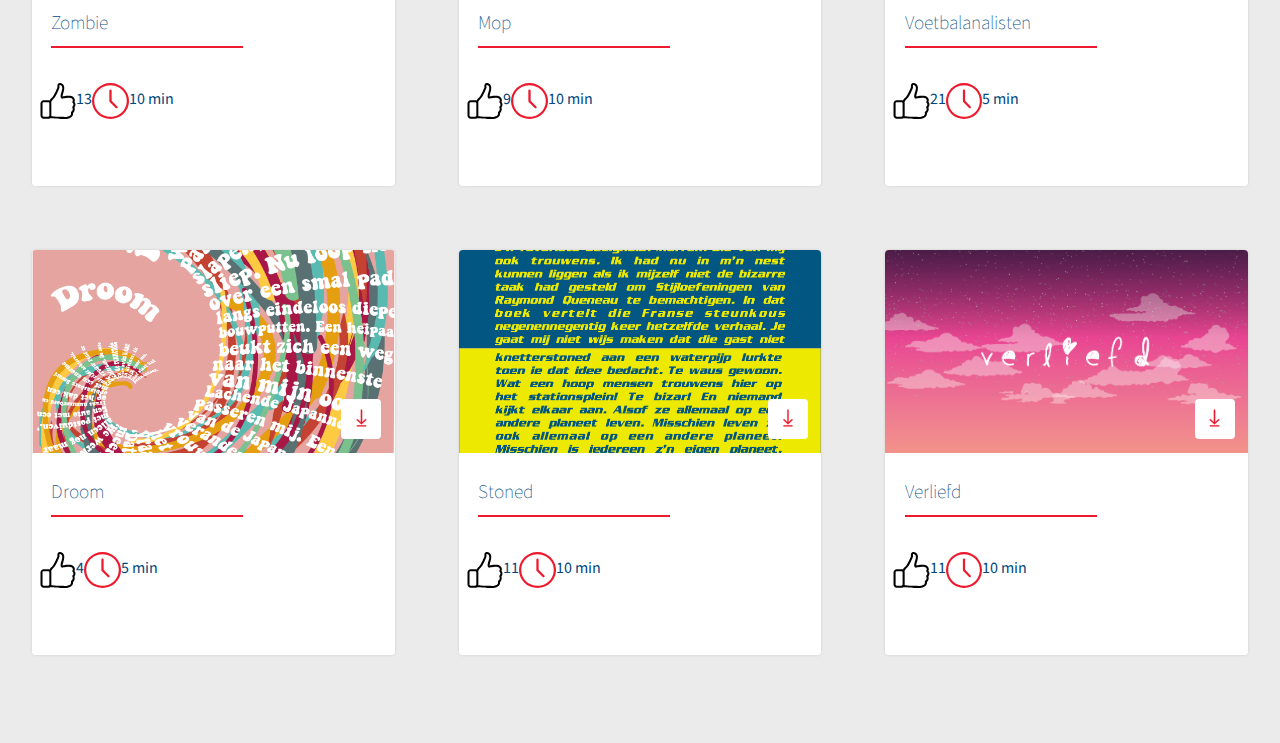
==== commit f81affa7: "search page added" ====
--- a/index.html
+++ b/index.html
@@ -15,7 +15,7 @@
     </header>
 
     <section id="introduction">
-        <h2>99 Verhalen voor onderweg</h2>
+        <h2>99 leuke verhalen voor onderweg</h2>
         <section id="intro-surprise">
             <h2>Vind direct een verhaal</h2>
             <a href="martsmeets.html">Ik laat me verrassen<img src="images/icons/arrow_right_red.svg" alt="Ga naar willekeurig verhaal"></a>
@@ -32,7 +32,7 @@
         <a href="martsmeets.html">
             <article id="daily-article">
                 <header>
-                    <img src="images/crazy.jpg" alt="Man leest krant die in brand staat">
+                    <img src="images/thumbnail_93.png" alt="Man leest krant die in brand staat">
                     <button>
                         <img src="images/icons/download.svg" alt="download icoon">
                     </button>
@@ -57,13 +57,13 @@
         <section id="recommended-article-container">
             <article class="article-thumb">
             <header>
-                <img src="images/dream.jpg" alt="Dromen">
+                <img src="images/verhalen-thumbs/zombie.png" alt="Zombie">
                 <button>
                     <img src="images/icons/download.svg" alt="download icoon">
                 </button>
             </header>
             <footer>
-                <h3>Dromen</h3>
+                <h3>Zombie</h3>
                 <section>
                     <img src="images/icons/like.svg" alt="Vind ik leuk icoon">
                     <p>13</p>
@@ -76,13 +76,13 @@
 
         <article class="article-thumb">
             <header>
-                <img src="images/scary.jpg" alt="Zombie">
+                <img src="images/verhalen-thumbs/mop%201ste%20scherm.png" alt="Mop">
                 <button>
                     <img src="images/icons/download.svg" alt="download icoon">
                 </button>
             </header>
             <footer>
-                <h3>Zombie</h3>
+                <h3>Mop</h3>
                 <section>
                     <img src="images/icons/like.svg" alt="Vind ik leuk icoon">
                     <p>9</p>
@@ -95,7 +95,64 @@
 
         <article class="article-thumb">
             <header>
-                <img src="images/romance.jpg" alt="Handen in vorm van een hartje">
+                <img src="images/verhalen-thumbs/Voetbalanalistenzwart6.jpg" alt="decadent">
+                <button>
+                    <img src="images/icons/download.svg" alt="download icoon">
+                </button>
+            </header>
+            <footer>
+                <h3>Voetbalanalisten</h3>
+                <section>
+                    <img src="images/icons/like.svg" alt="Vind ik leuk icoon">
+                    <p>21</p>
+                    <img src="images/icons/clock.svg" alt="klok icoon">
+                    <p>5 min</p>
+
+                </section>
+            </footer>
+        </article>
+
+        <article class="article-thumb">
+            <header>
+                <img src="images/verhalen-thumbs/eind%20verhaal.png" alt="Droom">
+                <button>
+                    <img src="images/icons/download.svg" alt="download icoon">
+                </button>
+            </header>
+            <footer>
+                <h3>Droom</h3>
+                <section>
+                    <img src="images/icons/like.svg" alt="Vind ik leuk icoon">
+                    <p>4</p>
+                    <img src="images/icons/clock.svg" alt="klok icoon">
+                    <p>5 min</p>
+
+                </section>
+            </footer>
+        </article>
+
+        <article class="article-thumb">
+            <header>
+                <img src="images/verhalen-thumbs/verhaal%20eward%202.jpg" alt="Stoned">
+                <button>
+                    <img src="images/icons/download.svg" alt="download icoon">
+                </button>
+            </header>
+            <footer>
+                <h3>Stoned</h3>
+                <section>
+                    <img src="images/icons/like.svg" alt="Vind ik leuk icoon">
+                    <p>11</p>
+                    <img src="images/icons/clock.svg" alt="klok icoon">
+                    <p>10 min</p>
+
+                </section>
+            </footer>
+        </article>
+
+        <article class="article-thumb">
+            <header>
+                <img src="images/verhalen-thumbs//verhaal%20thumbnail1%20(1).png" alt="Verliefd">
                 <button>
                     <img src="images/icons/download.svg" alt="download icoon">
                 </button>
@@ -104,9 +161,9 @@
                 <h3>Verliefd</h3>
                 <section>
                     <img src="images/icons/like.svg" alt="Vind ik leuk icoon">
-                    <p>21</p>
+                    <p>11</p>
                     <img src="images/icons/clock.svg" alt="klok icoon">
-                    <p>5 min</p>
+                    <p>10 min</p>
 
                 </section>
             </footer>
--- a/css/style.css
+++ b/css/style.css
@@ -43,7 +43,10 @@
 }
 
 main {
-    background-color: #fff;
+    background-image: url(../images/white-bg-img.png);
+    background-position: center;
+    background-size: cover;
+    background-repeat: no-repeat;
     width: 100wv;
     min-height: 100hv;
     padding: 4.1em 1em 2em 1em;
@@ -58,10 +61,6 @@
     display: inline-block;
     font-family: 'Montserrat', sans-serif;
     font-size: 0.9em;
-}
-
-main>i>a {
-
 }
 
 main>section>p {
@@ -105,14 +104,6 @@
 
 }
 
-.white-button {
-    background-color: #e0e0e0 !important;
-}
-
-.white-button-text {
-    color: #212121 !important;
-}
-
 nav#end-story>ul>a>li {
     width: 100%;
     height: 100%;
@@ -470,9 +461,17 @@
     color: #e0e0e0;
 }
 
+.white-button {
+    background-color: #e0e0e0 !important;
+}
+
+.white-button-text {
+    color: #212121 !important;
+}
+
 
 /*button rotate*/
-button>img {
+button#toggle-button>img {
     height: 150px;
     width: 150px;
     margin: 2px;
@@ -482,7 +481,7 @@
     transition: all 0.5s ease-in-out;
 }
 
-button>img.rotated {
+button#toggle-button>img.rotated {
     -webkit-transform : rotate(180deg);
     -moz-transform : rotate(180deg);
     -ms-transform : rotate(180deg);
@@ -490,7 +489,7 @@
     transform : rotate(180deg);
 }
 
-button>img.rotate-back {
+button#toggle-button>img.rotate-back {
     -webkit-transform : rotate(-180deg);
     -moz-transform : rotate(-180deg);
     -ms-transform : rotate(-180deg);
@@ -746,18 +745,41 @@
         display: none;
     }
 
-    nav#end-story>ul>li {
-        width: 30%;
-        left: 2em;
-    }
 
     nav#end-story>ul {
-    display: block;
     width: 100%;
     height: 100%;
     list-style: none;
     padding: 0;
-}
+    }
+
+    nav#end-story>ul>a {
+    width: 40%;
+    height: 100%;
+    background-color: #00477F;
+    text-align: left;
+    border-radius: 4px;
+    line-height: 3em;
+    padding: 0 1em;
+    box-sizing: border-box;
+    position: relative;
+    text-decoration: none;
+    color: #fff;
+
+    }
+
+    nav#end-story>ul>a>li {
+        width: 100%;
+        height: 100%;
+    }
+
+    nav#end-story>ul>a>li>img {
+        height: 50%;
+        width: auto;
+        position: absolute;
+        top: 0.8em;
+        right: 1em;
+    }
 
 }
 
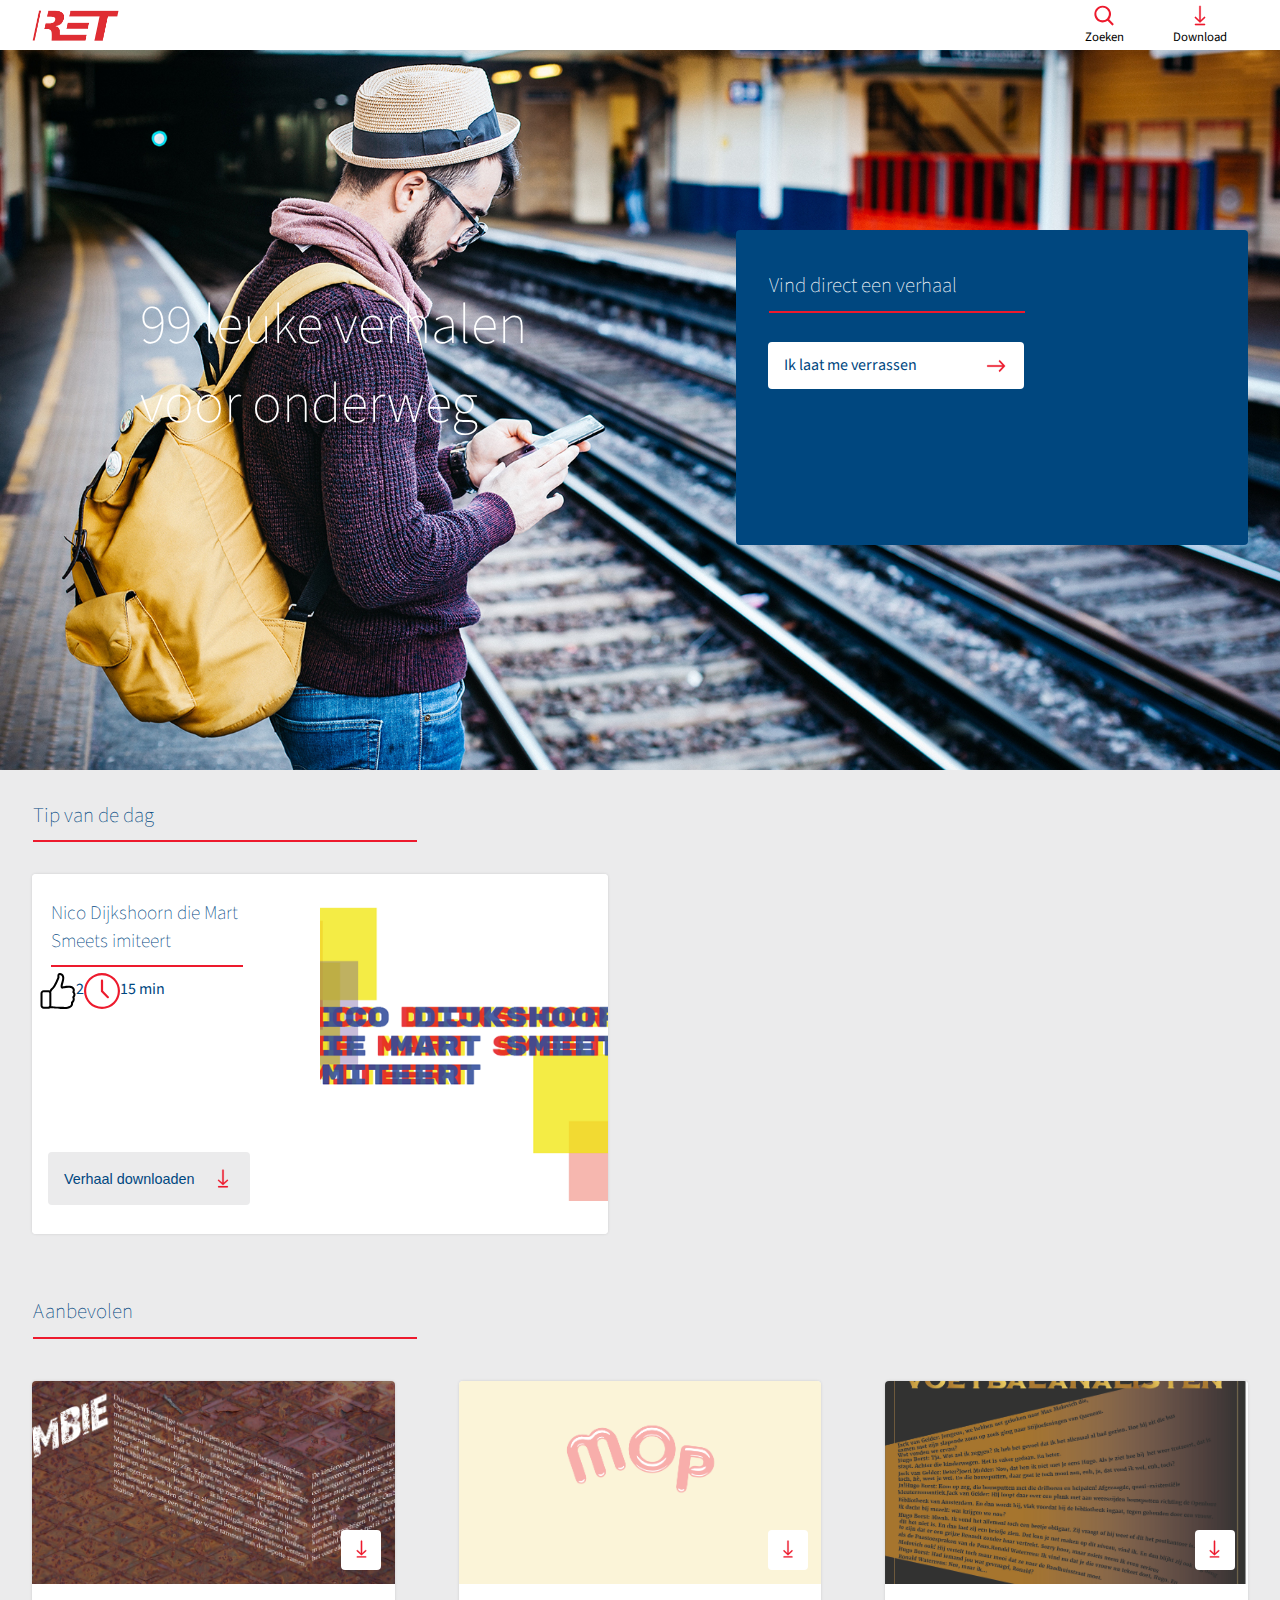
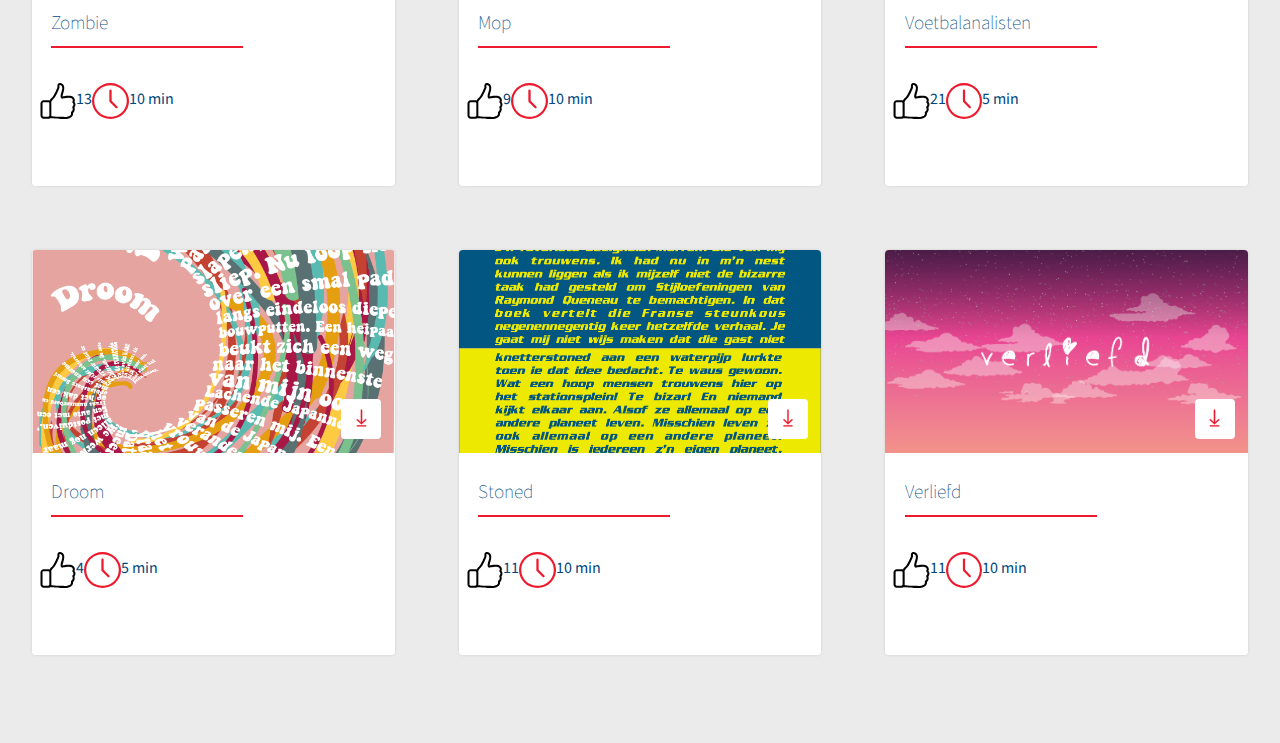
==== commit edc7b6b5: "download.html added" ====
--- a/index.html
+++ b/index.html
@@ -12,6 +12,18 @@
         <a href="index.html">
             <img src="images/ret_logo.png" alt="RET logo">
         </a>
+        <nav id="header-nav">
+            <ul>
+                <a href="search.html">
+                    <li><img src="images/icons/loop.svg" alt="zoek pagina">
+                    <span>Zoeken</span></li>
+                </a>
+                <a href="download.html">
+                    <li><img src="images/icons/download.svg" alt="download pagina">
+                    <span>Download</span></li>
+                </a>
+            </ul>
+        </nav>
     </header>
 
     <section id="introduction">
@@ -181,13 +193,13 @@
                 </a>
             </li>
             <li>
-                <a href="#">
+                <a href="search.html">
                     <img src="images/icons/loop.svg" alt="zoek pagina">
                     <span>Zoeken</span>
                 </a>
             </li>
             <li>
-                <a href="#">
+                <a href="download.html">
                     <img src="images/icons/download.svg" alt="download pagina">
                     <span>Download</span>
                 </a>
--- a/css/style.css
+++ b/css/style.css
@@ -193,6 +193,10 @@
     width: auto;
 }
 
+nav#header-nav {
+    display: none;
+}
+
 
 /*introduction*/
 section#introduction {
@@ -458,7 +462,7 @@
 }
 
 .dark-text {
-    color: #e0e0e0;
+    color: #ebebeb !important;
 }
 
 .white-button {
@@ -497,6 +501,20 @@
     transform : rotate(-180deg);
 }
 
+section#search {
+    margin-top: 4em;
+}
+
+.active-bg {
+    background-color: #ED1A2D;
+    transition: background-color 0.5s ease;
+}
+
+.active-bg:hover {
+        background-color: #00477F;
+}
+
+
 
 /*start media queries*/
 @media (min-width: 600px) {
@@ -508,6 +526,56 @@
 
     header#main-header>button{
         right: 3em;
+    }
+
+    nav#header-nav {
+    display: block;
+    width: 50vw;
+    height: 100%;
+    position: absolute;
+    right: 0em;
+    }
+
+    nav#header-nav>ul {
+        display: flex;
+        justify-content: flex-end;
+        list-style: none;
+        padding: 0;
+        width: 40vw;
+        height: 100%;
+        margin: 0;
+        position: absolute;
+        right: 2em;
+    }
+
+    nav#header-nav>ul>a {
+        text-decoration: none;
+        color: #fff;
+        width: 6em;
+        background-color: #fff;
+        transition: background-color 0.5s ease;
+}
+
+    nav#header-nav>ul>a:hover {
+        background-color: #d8f3ff;
+    }
+
+
+    nav#header-nav>ul>a>li {
+        height: 100%;
+        display: flex;
+        flex-direction: column;
+        justify-content: center;
+    }
+
+    nav#header-nav>ul>a>li>img {
+        height: 50%;
+    }
+
+    nav#header-nav>ul>a>li>span {
+        color: #000;
+        text-align: center;
+        font-size: 0.8em;
     }
 
     section#introduction {
